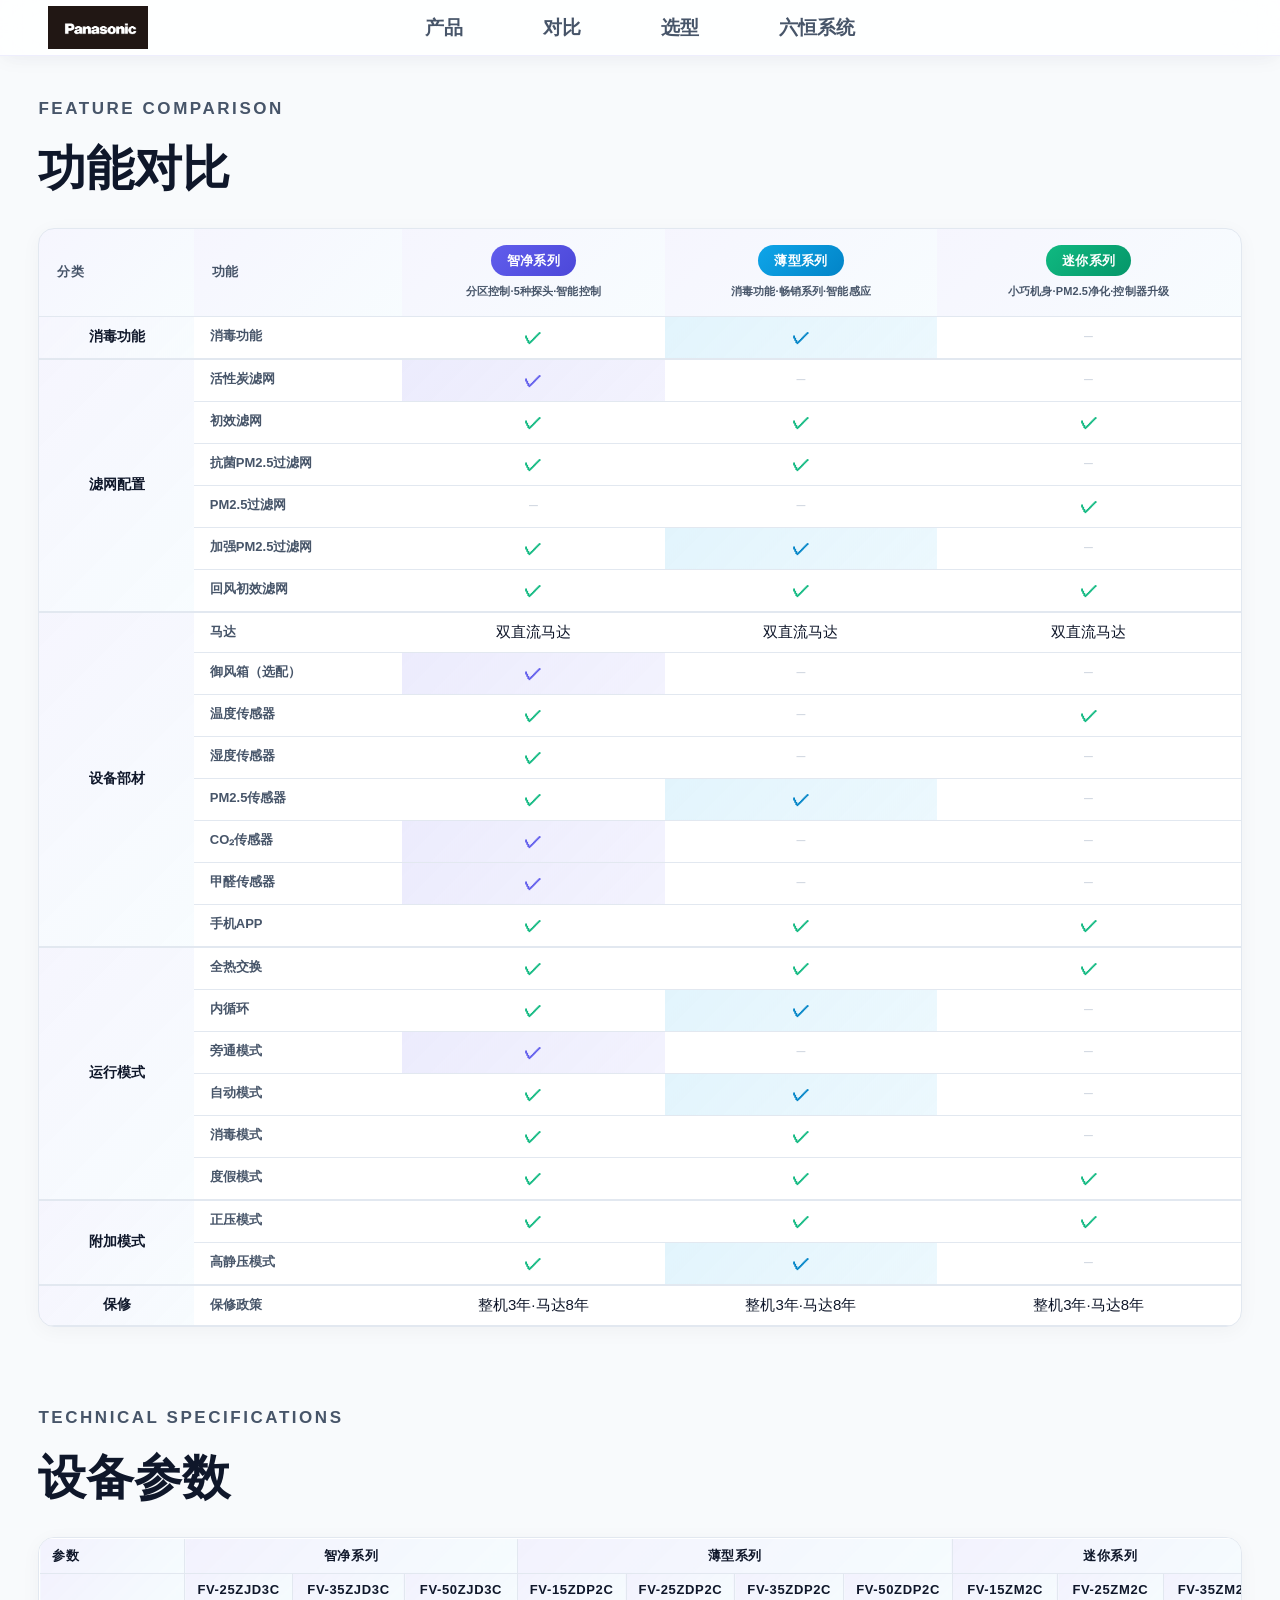
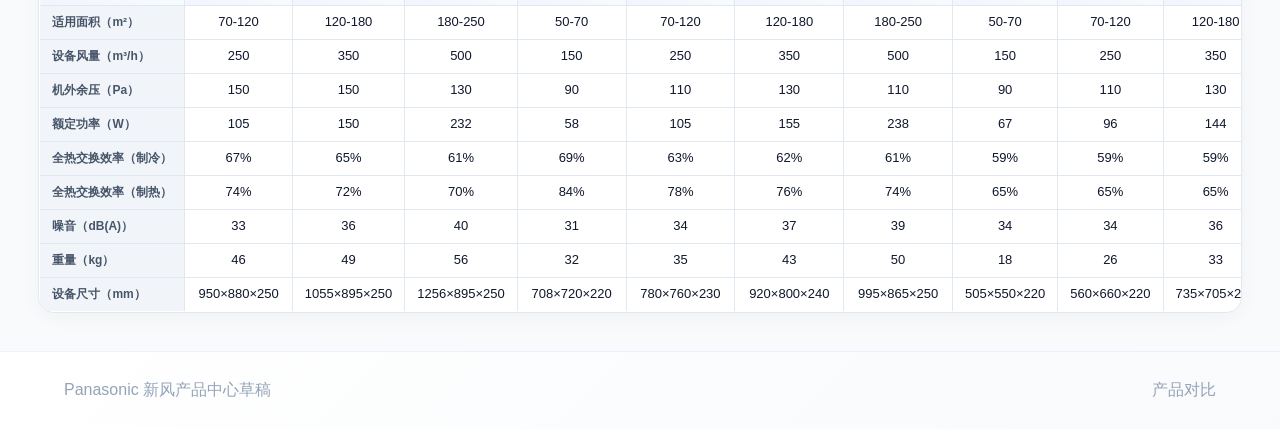
==== compare.html @ 6b7a9559 "第一版网页" ====
<!doctype html>
<html lang="zh-CN">
  <head>
    <meta charset="utf-8" />
    <meta name="viewport" content="width=device-width, initial-scale=1" />
    <title>产品对比 | 松下新风产品中心</title>
    <link rel="stylesheet" href="assets/styles.css" />
  </head>
  <body>
    <header class="topbar">
      <a class="brand" href="index.html" aria-label="返回首页">
        <img src="assets/images/Panasonic_logo.jpg" alt="Panasonic" class="brand-logo" />
      </a>
      <nav class="nav" aria-label="主导航">
        <a href="products.html">产品</a>
        <a href="compare.html">对比</a>
        <a href="selector.html">选型</a>
        <a href="six.html">六恒系统</a>
      </nav>
    </header>

    <main>
      <section class="section">
        <div class="section-heading">
          <p class="eyebrow">Feature Comparison</p>
          <h2>功能对比</h2>
        </div>
        <div class="table-wrap">
          <table class="feature-table" id="compareFeature"></table>
        </div>
      </section>

      <section class="section">
        <div class="section-heading">
          <p class="eyebrow">Technical Specifications</p>
          <h2>设备参数</h2>
        </div>
        <div class="table-wrap">
          <table class="params-table" id="compareParams"></table>
        </div>
      </section>

      </main>

    <footer class="footer"><span>Panasonic 新风产品中心草稿</span><span>产品对比</span></footer>
    <script src="assets/app.js"></script>
  </body>
</html>
---- assets/styles.css ----
:root {
  --primary: #605DEC;
  --primary-light: #817DFF;
  --primary-dark: #4C48D9;
  --accent: #0EA5E9;
  --accent-light: #38BDF8;
  --background: #F8FAFC;
  --surface: #FFFFFF;
  --surface-light: #F1F5F9;
  --surface-hover: #E2E8F0;
  --text-primary: #0F172A;
  --text-secondary: #475569;
  --text-muted: #94A3B8;
  --border: #E2E8F0;
  --success: #10B981;
  --warning: #F59E0B;
  --error: #EF4444;
  font-family: "Segoe UI", "Microsoft YaHei", "PingFang SC", Arial, sans-serif;
}

* {
  box-sizing: border-box;
}

html {
  scroll-behavior: smooth;
}

body {
  margin: 0;
  color: var(--text-primary);
  background: var(--background);
  min-height: 100vh;
}

a {
  color: inherit;
  text-decoration: none;
}

.topbar {
  position: sticky;
  top: 0;
  z-index: 20;
  display: flex;
  align-items: center;
  justify-content: center;
  min-height: 56px;
  padding: 0 clamp(24px, 5vw, 48px);
  background: rgba(255, 255, 255, 0.85);
  backdrop-filter: blur(24px);
  -webkit-backdrop-filter: blur(24px);
  border-radius: 0;
  border-bottom: 1px solid rgba(96, 93, 236, 0.1);
  box-shadow: 
    0 4px 20px rgba(0, 0, 0, 0.04),
    0 0 30px rgba(96, 93, 236, 0.03);
}

.brand {
  position: absolute;
  left: clamp(24px, 5vw, 48px);
  display: flex;
  align-items: center;
}

.brand-logo {
  height: 44px;
  width: auto;
  object-fit: contain;
}

.brand strong,
.brand small {
  display: block;
  line-height: 1.3;
}

.brand strong {
  font-size: 22px;
  font-weight: 800;
  color: var(--text-primary);
  letter-spacing: -0.02em;
}

.brand small {
  color: var(--text-secondary);
  font-size: 14px;
  font-weight: 500;
}

.nav {
  display: flex;
  align-items: center;
  gap: clamp(12px, 2.5vw, 32px);
  color: var(--text-secondary);
  font-size: 19px;
  font-weight: 700;
}

.nav a {
  position: relative;
  padding: 12px 24px;
  border-radius: 12px;
  transition: all 0.3s cubic-bezier(0.4, 0, 0.2, 1);
}

.nav a::before {
  content: '';
  position: absolute;
  inset: 0;
  border-radius: 12px;
  background: linear-gradient(135deg, rgba(96, 93, 236, 0.08) 0%, rgba(14, 165, 233, 0.06) 100%);
  opacity: 0;
  box-shadow: 
    0 8px 24px rgba(96, 93, 236, 0.15),
    0 0 16px rgba(14, 165, 233, 0.08);
  transition: opacity 0.3s ease;
}

.nav a:hover {
  color: var(--text-primary);
  transform: translateY(-4px);
}

.nav a:hover::before {
  opacity: 1;
}

.nav a::after {
  content: '';
  position: absolute;
  bottom: 4px;
  left: 50%;
  width: 0;
  height: 3px;
  background: linear-gradient(90deg, var(--primary), var(--accent));
  border-radius: 2px;
  transform: translateX(-50%);
  transition: width 0.3s cubic-bezier(0.4, 0, 0.2, 1);
}

.nav a:hover::after {
  width: 80%;
}

.section,
.section-band {
  position: relative;
  overflow: hidden;
  padding: clamp(20px, 3vw, 48px) clamp(12px, 3vw, 48px);
  max-width: 1800px;
  margin: 0 auto;
}

.hero {
  position: relative;
  display: flex;
  flex-direction: column;
  justify-content: center;
  min-height: calc(75vh);
  padding-top: clamp(16px, 2vw, 30px);
  padding-bottom: clamp(16px, 2vw, 24px);
  background: linear-gradient(135deg, #FFFFFF 0%, #F0F5FF 30%, #F8FAFC 70%, #FFFFFF 100%);
  overflow: hidden;
}

.hero::before {
  content: '';
  position: absolute;
  top: -100px;
  right: -100px;
  width: 400px;
  height: 400px;
  background: radial-gradient(circle, rgba(96, 93, 236, 0.08) 0%, transparent 70%);
  border-radius: 50%;
}

.hero::after {
  content: '';
  position: absolute;
  bottom: -80px;
  right: 10%;
  width: 300px;
  height: 300px;
  background: radial-gradient(circle, rgba(14, 165, 233, 0.06) 0%, transparent 70%);
  border-radius: 50%;
}

.hero-layout {
  position: relative;
  z-index: 1;
  display: grid;
  grid-template-columns: minmax(280px, 400px) 2fr;
  gap: clamp(16px, 2vw, 32px);
  align-items: center;
  width: 100%;
  max-width: 1600px;
  margin: 0 auto;
}

.hero-copy {
  max-width: 450px;
  justify-self: start;
}

.hero-copy .eyebrow {
  margin-bottom: 12px;
}

.hero-copy h1 {
  margin-bottom: 20px;
  color: var(--text-primary);
  font-size: clamp(42px, 5vw, 64px);
  font-weight: 800;
  letter-spacing: -0.02em;
  line-height: 1.05;
}

.hero-desc {
  color: var(--text-secondary);
  font-size: 19px;
  line-height: 1.85;
  margin-bottom: 0;
}

.hero-visual {
  position: relative;
  display: flex;
  align-items: center;
  justify-content: center;
  overflow: hidden;
  border-radius: 20px;
  min-height: 400px;
  max-height: 85vh;
  box-shadow: 
    0 25px 50px -12px rgba(96, 93, 236, 0.15),
    0 10px 40px rgba(0, 0, 0, 0.1),
    0 0 0 1px rgba(96, 93, 236, 0.08);
}

.hero-visual::before {
  content: '';
  position: absolute;
  top: -4px;
  left: -4px;
  right: -4px;
  bottom: -4px;
  background: linear-gradient(135deg, rgba(96, 93, 236, 0.12) 0%, rgba(14, 165, 233, 0.08) 100%);
  border-radius: 24px;
  z-index: -1;
  transform: rotate(1deg);
}

.hero-visual::after {
  content: '';
  position: absolute;
  bottom: 0;
  left: 10%;
  right: 10%;
  height: 30px;
  background: linear-gradient(to top, rgba(96, 93, 236, 0.15) 0%, rgba(14, 165, 233, 0.1) 50%, transparent 100%);
  border-radius: 0 0 20px 20px;
  z-index: 0;
}

.hero-video {
  position: relative;
  z-index: 1;
  width: 100%;
  height: auto;
  min-height: 400px;
  max-height: 85vh;
  object-fit: contain;
  border-radius: 16px;
}

.video-controls {
  position: absolute;
  bottom: 0;
  left: 0;
  right: 0;
  display: flex;
  align-items: center;
  gap: 4px;
  padding: 8px 12px;
  background: linear-gradient(transparent, rgba(0, 0, 0, 0.6));
  border-radius: 0 0 16px 16px;
  opacity: 0;
  transition: opacity 0.3s ease;
  z-index: 2;
}

.hero-visual:hover .video-controls {
  opacity: 1;
}

.ctrl-btn {
  display: flex;
  align-items: center;
  justify-content: center;
  width: 36px;
  height: 36px;
  padding: 0;
  background: transparent;
  border: none;
  border-radius: 4px;
  color: #fff;
  cursor: pointer;
  transition: background 0.15s ease;
  flex-shrink: 0;
}

.ctrl-btn:hover {
  background: rgba(255, 255, 255, 0.15);
}

.ctrl-btn svg {
  width: 20px;
  height: 20px;
}

.ctrl-btn:focus {
  outline: none;
  background: rgba(255, 255, 255, 0.2);
}

.ctrl-volume {
  display: flex;
  align-items: center;
  gap: 4px;
}

.vol-slider {
  width: 0;
  -webkit-appearance: none;
  appearance: none;
  background: transparent;
  border: none;
  outline: none;
  cursor: pointer;
  transition: width 0.2s ease, opacity 0.2s ease;
  opacity: 0;
}

.ctrl-volume:hover .vol-slider {
  width: 70px;
  opacity: 1;
}

.vol-slider::-webkit-slider-runnable-track {
  height: 3px;
  border-radius: 1.5px;
  background: rgba(255, 255, 255, 0.25);
  border: none;
}

.vol-slider::-webkit-slider-thumb {
  -webkit-appearance: none;
  appearance: none;
  width: 10px;
  height: 10px;
  background: #fff;
  border-radius: 50%;
  cursor: pointer;
  margin-top: -3.5px;
  box-shadow: 0 0 4px rgba(0, 0, 0, 0.3);
}

.vol-slider::-moz-range-track {
  height: 3px;
  background: rgba(255, 255, 255, 0.25);
  border: none;
  border-radius: 1.5px;
}

.vol-slider::-moz-range-thumb {
  width: 10px;
  height: 10px;
  background: #fff;
  border: none;
  border-radius: 50%;
  cursor: pointer;
  box-shadow: 0 0 4px rgba(0, 0, 0, 0.3);
}

.vol-slider:focus {
  outline: none;
}

.ctrl-spacer {
  flex: 1;
}

.hero-visual-img {
  position: relative;
  z-index: 1;
  width: 100%;
  height: auto;
  max-height: 70vh;
  object-fit: contain;
  border-radius: 16px;
  box-shadow: 
    0 25px 50px -12px rgba(0, 0, 0, 0.12),
    0 0 60px rgba(96, 93, 236, 0.08);
}

.kv-logo {
  position: absolute;
  left: clamp(24px, 4vw, 60px);
  top: clamp(12px, 2vw, 28px);
  z-index: 1;
  width: clamp(120px, 15vw, 200px);
  height: auto;
  filter: drop-shadow(0 12px 24px rgba(96, 93, 236, 0.25));
}

.page-hero {
  background: linear-gradient(135deg, var(--surface) 0%, var(--background) 100%);
  border-bottom: 1px solid rgba(255, 255, 255, 0.08);
}

.page-hero.kv-page-hero {
  background: 
    linear-gradient(135deg, rgba(15, 23, 42, 0.85) 0%, rgba(96, 93, 236, 0.1) 50%, rgba(0, 212, 255, 0.05) 100%),
    url("images/banner-web.jpg");
  background-size: cover;
  background-position: 45% center;
  background-repeat: no-repeat;
}

.eyebrow {
  color: var(--accent);
  font-size: 13px;
  font-weight: 700;
  text-transform: uppercase;
  letter-spacing: 0.15em;
}

h1,
h2,
h3,
p {
  margin-top: 0;
}

h1 {
  margin-bottom: 18px;
  font-size: clamp(42px, 6vw, 80px);
  line-height: 1.02;
  letter-spacing: -0.03em;
  font-weight: 800;
}

h2 {
  margin-bottom: 12px;
  font-size: clamp(30px, 4.2vw, 48px);
  line-height: 1.12;
  font-weight: 700;
}

h3 {
  font-size: 24px;
  line-height: 1.3;
  font-weight: 600;
}

.hero-text,
.section-heading p,
.six-copy p {
  color: var(--text-secondary);
  font-size: 17px;
  line-height: 1.8;
}

.hero-actions,
.page-actions {
  display: flex;
  flex-wrap: wrap;
  gap: 14px;
  margin-top: 32px;
}

.button {
  position: relative;
  display: inline-flex;
  align-items: center;
  justify-content: center;
  min-height: 48px;
  padding: 0 24px;
  font-weight: 700;
  font-size: 14px;
  cursor: pointer;
  border-radius: 12px;
  transition: all 0.3s cubic-bezier(0.4, 0, 0.2, 1);
  overflow: hidden;
}

.button::before {
  content: '';
  position: absolute;
  inset: 0;
  background: linear-gradient(135deg, rgba(255, 255, 255, 0.1) 0%, transparent 50%);
  opacity: 0;
  transition: opacity 0.3s ease;
}

.button:hover::before {
  opacity: 1;
}

.button.primary {
  color: #fff;
  background: linear-gradient(135deg, var(--primary) 0%, var(--primary-dark) 100%);
  border: none;
  box-shadow: 
    0 4px 16px rgba(96, 93, 236, 0.4),
    0 1px 2px rgba(0, 0, 0, 0.2);
}

.button.primary:hover {
  transform: translateY(-2px);
  box-shadow: 
    0 8px 24px rgba(96, 93, 236, 0.5),
    0 2px 4px rgba(0, 0, 0, 0.2);
}

.button.primary:active {
  transform: translateY(0);
}

.button.secondary {
  color: var(--text-secondary);
  background: rgba(255, 255, 255, 0.7);
  border: 1px solid rgba(96, 93, 236, 0.2);
  backdrop-filter: blur(10px);
}

.button.secondary:hover {
  background: rgba(255, 255, 255, 0.9);
  border-color: rgba(96, 93, 236, 0.35);
  transform: translateY(-2px);
}

.unit {
  position: absolute;
  left: 50%;
  top: 50%;
  display: grid;
  grid-template-columns: 72px 1fr 72px;
  align-items: center;
  width: min(520px, 88vw);
  height: 220px;
  padding: 28px;
  background: linear-gradient(135deg, rgba(30, 41, 59, 0.9) 0%, rgba(15, 23, 42, 0.95) 100%);
  backdrop-filter: blur(20px);
  border: 1px solid rgba(255, 255, 255, 0.1);
  border-radius: 20px;
  box-shadow: 
    0 25px 50px rgba(0, 0, 0, 0.4),
    0 4px 16px rgba(96, 93, 236, 0.15);
  transform: translate(-50%, -50%);
}

.unit-label {
  color: var(--accent);
  font-size: 32px;
  font-weight: 900;
  text-align: center;
}

.vent {
  height: 118px;
  background: repeating-linear-gradient(90deg, rgba(96, 93, 236, 0.4) 0 6px, transparent 6px 14px);
  border-radius: 8px;
}

.duct {
  position: absolute;
  width: 36%;
  height: 68px;
  background: linear-gradient(135deg, rgba(51, 65, 85, 0.8) 0%, rgba(30, 41, 59, 0.9) 100%);
  border: 1px solid rgba(255, 255, 255, 0.1);
  border-radius: 8px;
}

.duct-a {
  top: 104px;
  left: 0;
}

.duct-b {
  right: 0;
  bottom: 94px;
}

.air {
  position: absolute;
  height: 4px;
  background: linear-gradient(90deg, var(--accent), var(--primary-light));
  border-radius: 2px;
}

.air-one {
  left: 9%;
  top: 42%;
  width: 150px;
}

.air-two {
  right: 10%;
  top: 56%;
  width: 180px;
}

.air-three {
  left: 38%;
  bottom: 16%;
  width: 120px;
  background: linear-gradient(90deg, var(--success), var(--accent));
}

.section-heading {
  max-width: 840px;
  margin-bottom: 32px;
}

.section-heading.compact {
  margin-bottom: 0;
}

.category-tabs {
  display: flex;
  gap: 12px;
  margin-top: 20px;
}

.category-tab {
  padding: 12px 24px;
  color: var(--text-secondary);
  font-size: 14px;
  font-weight: 600;
  background: rgba(255, 255, 255, 0.05);
  border: 1px solid rgba(255, 255, 255, 0.1);
  border-radius: 10px;
  cursor: pointer;
  transition: all 0.3s ease;
}

.category-tab:hover {
  color: var(--text-primary);
  background: rgba(96, 93, 236, 0.15);
  border-color: rgba(96, 93, 236, 0.3);
}

.category-tab.active {
  color: #fff;
  background: linear-gradient(135deg, var(--primary) 0%, var(--primary-dark) 100%);
  border-color: var(--primary);
  box-shadow: 0 4px 16px rgba(96, 93, 236, 0.4);
}

.entry-grid,
.product-grid {
  display: grid;
  grid-template-columns: repeat(3, minmax(0, 1fr));
  gap: 20px;
}

.entry-card,
.product-card {
  position: relative;
  display: grid;
  overflow: hidden;
  background: #FFFFFF;
  backdrop-filter: blur(20px);
  border: 1px solid rgba(96, 93, 236, 0.08);
  border-radius: 16px;
  transition: all 0.4s cubic-bezier(0.4, 0, 0.2, 1);
}

.entry-card::before,
.product-card::before {
  content: '';
  position: absolute;
  top: 0;
  left: 0;
  right: 0;
  height: 1px;
  background: linear-gradient(90deg, transparent, rgba(96, 93, 236, 0.5), transparent);
  opacity: 0;
  transition: opacity 0.3s ease;
}

.entry-card:hover,
.product-card:hover {
  transform: translateY(-8px);
  border-color: rgba(96, 93, 236, 0.3);
  box-shadow: 
    0 20px 40px rgba(96, 93, 236, 0.08),
    0 4px 16px rgba(96, 93, 236, 0.06);
}

.entry-card:hover::before,
.product-card:hover::before {
  opacity: 1;
}

.entry-card {
  min-height: 240px;
  padding: 28px;
  background: linear-gradient(135deg, #FFFFFF 0%, #F8FAFC 100%);
}

.entry-card p {
  color: var(--text-secondary);
  line-height: 1.7;
}

.entry-card .button {
  margin-top: auto;
}

.product-card {
  grid-template-rows: 190px auto;
  min-height: 440px;
}

.product-art {
  position: relative;
  display: grid;
  place-items: center;
  background: linear-gradient(135deg, rgba(96, 93, 236, 0.1) 0%, rgba(0, 212, 255, 0.05) 100%);
}

.product-image {
  width: 90%;
  height: auto;
  object-fit: contain;
  max-height: 130px;
}

.product-body {
  display: flex;
  flex-direction: column;
  gap: 14px;
  padding: 22px;
}

.product-body h3 {
  margin-bottom: 0;
}

.tags {
  display: flex;
  flex-wrap: wrap;
  gap: 8px;
}

.tag {
  padding: 6px 12px;
  color: var(--accent);
  font-size: 12px;
  font-weight: 700;
  background: rgba(0, 212, 255, 0.1);
  border: 1px solid rgba(0, 212, 255, 0.2);
  border-radius: 999px;
}

.product-meta {
  display: grid;
  grid-template-columns: repeat(2, minmax(0, 1fr));
  gap: 12px;
  color: var(--text-secondary);
  font-size: 14px;
}

.product-meta strong {
  display: block;
  color: var(--text-primary);
  font-size: 20px;
  font-weight: 700;
}

.card-actions {
  display: flex;
  gap: 10px;
  margin-top: auto;
}

.card-actions .button {
  flex: 1;
  min-height: 42px;
}

.section-muted {
  background: linear-gradient(135deg, rgba(96, 93, 236, 0.03) 0%, rgba(14, 165, 233, 0.02) 100%);
}

.table-wrap {
  overflow-x: auto;
  background: var(--surface);
  border: 1px solid var(--border);
  border-radius: 16px;
  box-shadow: 0 4px 20px rgba(0, 0, 0, 0.04);
}

table {
  width: 100%;
  min-width: 580px;
  border-collapse: collapse;
}

th,
td {
  padding: 14px 18px;
  border-bottom: 1px solid var(--border);
  text-align: left;
  vertical-align: top;
}

th {
  color: var(--text-secondary);
  background: linear-gradient(135deg, rgba(96, 93, 236, 0.06) 0%, rgba(14, 165, 233, 0.03) 100%);
  font-size: 13px;
  font-weight: 700;
  letter-spacing: 0.05em;
}

td {
  color: var(--text-primary);
}

tr:hover td {
  background: rgba(96, 93, 236, 0.04);
}

.tools-layout {
  display: grid;
  grid-template-columns: minmax(260px, 0.9fr) minmax(320px, 1fr);
  gap: 24px;
  align-items: start;
}

.tool-panel,
.result-panel,
.six-copy {
  padding: 28px;
  background: linear-gradient(135deg, rgba(30, 41, 59, 0.8) 0%, rgba(15, 23, 42, 0.9) 100%);
  backdrop-filter: blur(20px);
  border: 1px solid rgba(255, 255, 255, 0.08);
  border-radius: 16px;
  box-shadow: 0 8px 32px rgba(0, 0, 0, 0.2);
}

.tool-panel {
  display: grid;
  gap: 18px;
}

label {
  display: grid;
  gap: 8px;
  color: var(--text-primary);
  font-weight: 600;
}

label span {
  display: flex;
  align-items: center;
  gap: 8px;
  color: var(--text-secondary);
  font-weight: 500;
}

input,
select {
  width: 100%;
  min-height: 44px;
  padding: 0 16px;
  color: var(--text-primary);
  background: rgba(255, 255, 255, 0.05);
  border: 1px solid rgba(255, 255, 255, 0.1);
  border-radius: 10px;
  font: inherit;
  transition: all 0.3s ease;
}

input:focus,
select:focus {
  outline: none;
  border-color: var(--primary);
  box-shadow: 0 0 0 3px rgba(96, 93, 236, 0.2);
}

input::placeholder,
select::placeholder {
  color: var(--text-muted);
}

.result-panel h3 {
  margin-bottom: 12px;
}

.result-number {
  margin: 20px 0;
  color: var(--accent);
  font-size: 48px;
  font-weight: 900;
  text-shadow: 0 0 30px rgba(0, 212, 255, 0.3);
}

.recommend-list {
  display: grid;
  gap: 12px;
  margin: 18px 0 0;
  padding: 0;
  list-style: none;
}

.recommend-list li {
  padding: 14px;
  background: rgba(255, 255, 255, 0.03);
  border: 1px solid rgba(255, 255, 255, 0.06);
  border-radius: 10px;
  transition: all 0.3s ease;
}

.recommend-list li:hover {
  background: rgba(96, 93, 236, 0.1);
  border-color: rgba(96, 93, 236, 0.3);
}

.six-grid {
  display: grid;
  grid-template-columns: minmax(320px, 0.9fr) minmax(320px, 1fr);
  gap: 28px;
  align-items: stretch;
}

.six-visual {
  position: relative;
  min-height: 430px;
  background: linear-gradient(135deg, rgba(96, 93, 236, 0.1) 0%, rgba(0, 212, 255, 0.05) 100%);
  backdrop-filter: blur(20px);
  border: 1px solid rgba(255, 255, 255, 0.08);
  border-radius: 16px;
}

.comfort-core {
  position: absolute;
  left: 50%;
  top: 50%;
  display: grid;
  place-items: center;
  width: 130px;
  height: 130px;
  color: #fff;
  font-size: 72px;
  font-weight: 900;
  background: linear-gradient(135deg, var(--primary) 0%, var(--accent) 100%);
  border-radius: 50%;
  transform: translate(-50%, -50%);
  box-shadow: 
    0 20px 40px rgba(96, 93, 236, 0.4),
    0 0 60px rgba(0, 212, 255, 0.3);
}

.six-visual span {
  position: absolute;
  left: var(--x);
  top: var(--y);
  display: grid;
  place-items: center;
  width: 76px;
  height: 76px;
  color: var(--text-primary);
  font-weight: 800;
  background: linear-gradient(135deg, rgba(51, 65, 85, 0.9) 0%, rgba(30, 41, 59, 0.95) 100%);
  border: 1px solid rgba(255, 255, 255, 0.1);
  border-radius: 50%;
  transform: translate(-50%, -50%);
  box-shadow: 0 8px 20px rgba(0, 0, 0, 0.3);
  transition: all 0.3s ease;
}

.six-visual span:hover {
  transform: translate(-50%, -50%) scale(1.1);
  border-color: var(--primary);
}

.six-copy {
  display: flex;
  flex-direction: column;
  justify-content: center;
}

.six-stats {
  display: grid;
  grid-template-columns: repeat(3, minmax(0, 1fr));
  gap: 14px;
  margin: 20px 0 26px;
}

.six-stats span {
  padding: 16px;
  color: var(--text-secondary);
  background: rgba(255, 255, 255, 0.03);
  border: 1px solid rgba(255, 255, 255, 0.06);
  border-radius: 12px;
  text-align: center;
}

.six-stats strong {
  display: block;
  color: var(--accent);
  font-size: 26px;
  font-weight: 800;
}

.modal {
  position: fixed;
  inset: 0;
  z-index: 50;
  display: none;
}

.modal[aria-hidden="false"] {
  display: block;
}

.modal-backdrop {
  position: absolute;
  inset: 0;
  background: rgba(0, 0, 0, 0.3);
  backdrop-filter: blur(4px);
  animation: fadeIn 0.3s ease;
}

@keyframes fadeIn {
  from { opacity: 0; }
  to { opacity: 1; }
}

.modal-card {
  position: relative;
  width: min(1100px, calc(100vw - 28px));
  max-height: calc(100vh - 28px);
  margin: 14px auto;
  overflow-y: auto;
  background: #FFFFFF;
  border: 1px solid var(--border);
  border-radius: 20px;
  box-shadow: 
    0 25px 50px -12px rgba(0, 0, 0, 0.25),
    0 4px 16px rgba(96, 93, 236, 0.08);
  animation: slideUp 0.3s cubic-bezier(0.4, 0, 0.2, 1);
}

@keyframes slideUp {
  from { 
    opacity: 0;
    transform: translateY(20px);
  }
  to { 
    opacity: 1;
    transform: translateY(0);
  }
}

.icon-button {
  position: absolute;
  top: 14px;
  right: 14px;
  z-index: 2;
  width: 40px;
  height: 40px;
  color: var(--text-secondary);
  font-size: 24px;
  background: #FFFFFF;
  border: 1px solid var(--border);
  border-radius: 10px;
  cursor: pointer;
  box-shadow: 0 2px 8px rgba(0, 0, 0, 0.08);
  transition: all 0.3s ease;
}

.icon-button:hover {
  background: var(--surface-light);
  transform: scale(1.1);
}

.modal-detail {
  display: grid;
  grid-template-columns: 1fr;
  gap: 0;
  padding: 56px 24px 24px;
}

.modal-detail-header {
  display: flex;
  gap: 24px;
  align-items: center;
}

.modal-detail-info {
  flex: 1;
  min-width: 0;
  max-width: 60%;
}

.modal-detail-img {
  flex-shrink: 0;
  width: 240px;
  display: grid;
  place-items: center;
  background: linear-gradient(135deg, rgba(96, 93, 236, 0.1) 0%, rgba(0, 212, 255, 0.05) 100%);
  border-radius: 16px;
  padding: 16px;
}

.modal-detail-img img {
  width: 90%;
  max-height: 180px;
  object-fit: contain;
}

.params-section {
  margin-top: 20px;
}

.params-title {
  margin-bottom: 12px;
  font-size: 16px;
  font-weight: 700;
  color: var(--text-primary);
}

.params-scroll {
  overflow-x: auto;
  -webkit-overflow-scrolling: touch;
}

.params-table {
  width: 100%;
  min-width: auto;
  border-collapse: collapse;
  font-size: 13px;
  border-radius: 10px;
  overflow: hidden;
  border: 1px solid var(--border);
}

.params-table th,
.params-table td {
  padding: 8px 12px;
  border: 1px solid var(--border);
  white-space: nowrap;
  background: var(--surface);
  color: var(--text-primary);
}

.params-table th:first-child,
.params-table .param-label {
  text-align: left;
}

.params-table th:not(:first-child),
.params-table td:not(.param-label) {
  text-align: center;
}

.params-table th {
  background: linear-gradient(135deg, rgba(96, 93, 236, 0.08) 0%, rgba(14, 165, 233, 0.04) 100%);
  font-weight: 700;
  font-size: 13px;
  color: var(--text-primary);
}

.params-table .param-label {
  text-align: left;
  font-weight: 600;
  background: var(--surface-light);
  white-space: nowrap;
  color: var(--text-secondary);
  font-size: 12px;
}

.params-table td .param-unit {
  color: var(--text-muted);
  font-size: 11px;
  font-weight: 400;
}

.params-table tbody tr:hover td {
  background: rgba(96, 93, 236, 0.03);
}

.feature-table {
  min-width: auto;
}

.feature-table th {
  padding: 16px 18px;
  text-align: center;
  vertical-align: middle;
  line-height: 1.5;
}

.series-highlight {
  margin-top: 8px;
  font-size: 11px;
  font-weight: 600;
  color: var(--text-secondary);
  line-height: 1.4;
  letter-spacing: 0.01em;
}

.feature-table th:first-child,
.feature-table th:nth-child(2) {
  text-align: left;
  min-width: 100px;
}

.series-badge {
  display: inline-block;
  padding: 6px 16px;
  border-radius: 999px;
  font-size: 13px;
  font-weight: 800;
  letter-spacing: 0.03em;
}

.series-badge[data-series="zjd3c"] {
  color: #fff;
  background: linear-gradient(135deg, var(--primary) 0%, var(--primary-dark) 100%);
}

.series-badge[data-series="zdp2c"] {
  color: #fff;
  background: linear-gradient(135deg, #0EA5E9 0%, #0284C7 100%);
}

.series-badge[data-series="zm2c"] {
  color: #fff;
  background: linear-gradient(135deg, #10B981 0%, #059669 100%);
}

.feature-table .feature-category {
  font-weight: 800;
  font-size: 14px;
  color: var(--text-primary);
  background: linear-gradient(135deg, rgba(96, 93, 236, 0.06) 0%, rgba(14, 165, 233, 0.03) 100%);
  text-align: center;
  vertical-align: middle;
  white-space: nowrap;
  padding: 10px 16px;
  min-width: 80px;
}

.feature-table .feature-label {
  padding: 10px 16px;
  font-weight: 600;
  color: var(--text-secondary);
  font-size: 13px;
  white-space: nowrap;
}

.feature-table .feature-cell {
  padding: 10px 16px;
  text-align: center;
  font-size: 15px;
}

.feature-table .check-yes {
  color: var(--success);
  font-weight: 800;
  font-size: 18px;
  position: relative;
}

.feature-table .check-yes::before {
  content: '';
  position: absolute;
  width: 28px;
  height: 28px;
  background: rgba(16, 185, 129, 0.1);
  border-radius: 50%;
  top: 50%;
  left: 50%;
  transform: translate(-50%, -50%);
  z-index: -1;
}

.feature-table .check-no {
  color: var(--text-muted);
  font-weight: 400;
  font-size: 16px;
  opacity: 0.4;
}

.feature-zjd3c {
  background: linear-gradient(135deg, rgba(96, 93, 236, 0.12) 0%, rgba(96, 93, 236, 0.08) 100%) !important;
}

.feature-zjd3c .check-yes {
  color: var(--primary) !important;
}

.feature-zjd3c .check-yes::before {
  background: rgba(96, 93, 236, 0.25) !important;
}

.feature-zdp2c {
  background: linear-gradient(135deg, rgba(14, 165, 233, 0.12) 0%, rgba(14, 165, 233, 0.08) 100%) !important;
}

.feature-zdp2c .check-yes {
  color: #0284C7 !important;
}

.feature-zdp2c .check-yes::before {
  background: rgba(14, 165, 233, 0.25) !important;
}

.feature-table tbody.feature-group:not(:last-child) {
  border-bottom: 2px solid var(--border);
}

.download-list {
  display: grid;
  gap: 12px;
  margin: 22px 0 0;
  padding: 0;
  list-style: none;
}

.download-list a {
  display: flex;
  justify-content: space-between;
  padding: 14px;
  color: var(--primary);
  background: rgba(96, 93, 236, 0.06);
  border: 1px solid rgba(96, 93, 236, 0.15);
  border-radius: 10px;
  font-weight: 600;
  transition: all 0.3s ease;
}

.download-list a:hover {
  background: rgba(96, 93, 236, 0.12);
  border-color: rgba(96, 93, 236, 0.3);
}

.footer {
  display: flex;
  flex-wrap: wrap;
  justify-content: space-between;
  gap: 14px;
  padding: 28px clamp(18px, 5vw, 72px);
  color: var(--text-muted);
  background: linear-gradient(135deg, #FFFFFF 0%, #F8FAFC 100%);
  border-top: 1px solid rgba(96, 93, 236, 0.08);
}

/* ── 新风选型工具 ── */
.selx-heading {
  margin-bottom: 16px;
}

.selx-heading h2 {
  margin: 0;
  font-size: 18px;
  font-weight: 700;
  color: var(--text-primary);
}

.selx-heading p {
  margin: 8px 0 0;
  font-size: 14px;
  color: var(--text-secondary);
}

.selx-layout {
  display: grid;
  grid-template-columns: 1fr minmax(300px, 400px);
  gap: 20px;
  align-items: start;
}

.selx-layout-vertical {
  grid-template-columns: 1fr;
}

.selx-layout-vertical .selx-result {
  position: static;
  min-height: auto;
  overflow: visible;
}

.selx-layout-vertical .selx-result-b {
  flex-direction: column;
  gap: 16px;
}

.selx-layout-vertical .selx-device {
  margin-bottom: 0;
}

.selx-layout-vertical .selx-airflow {
  margin-bottom: 0;
}

.selx-layout-vertical .selx-reason {
  margin-bottom: 0;
}

.selx-layout-vertical .selx-reason table {
  font-size: 12px;
}

.selx-layout-vertical .selx-reason th,
.selx-layout-vertical .selx-reason td {
  padding: 6px 10px;
}

.selx-layout-vertical .selx-reason th {
  font-size: 11px;
}

.selx-full-width {
  grid-column: 1 / -1;
  margin-bottom: 10px;
}

.selx-form {
  display: flex;
  flex-direction: column;
  gap: 10px;
}

.selx-card-compact {
  background: var(--surface);
  border: 1px solid var(--border);
  border-radius: 12px;
  padding: 12px 16px;
  box-shadow: 0 2px 10px rgba(0,0,0,0.04);
}

.selx-title {
  margin: 0 0 8px;
  font-size: 13px;
  font-weight: 700;
  color: var(--text-primary);
}

/* 选型模式 + 设备功能 合并行 */
.selx-row {
  display: flex;
  align-items: center;
  gap: 16px;
  flex-wrap: wrap;
}

.selx-mode {
  display: flex;
  gap: 6px;
  flex-shrink: 0;
}

.mode-btn {
  padding: 6px 14px;
  border: 1px solid var(--border);
  border-radius: 8px;
  background: var(--surface);
  font-size: 13px;
  font-weight: 600;
  color: var(--text-secondary);
  cursor: pointer;
  transition: all 0.25s ease;
  white-space: nowrap;
}

.mode-btn:hover {
  border-color: var(--primary-light);
  color: var(--text-primary);
}

.mode-btn.active {
  border-color: var(--primary);
  background: linear-gradient(135deg, rgba(96,93,236,0.08) 0%, rgba(14,165,233,0.04) 100%);
  color: var(--primary);
}

.selx-features-label {
  font-size: 11px;
  font-weight: 600;
  color: var(--text-muted);
  margin-bottom: 8px;
}

/* 设备功能选择 */
.selx-features {
  display: flex;
  gap: 6px;
  flex-wrap: wrap;
}

.feat-btn {
  display: flex;
  align-items: center;
  gap: 5px;
  padding: 6px 12px;
  border: 1px solid var(--border);
  border-radius: 8px;
  cursor: pointer;
  transition: all 0.25s ease;
  margin: 0;
}

.feat-btn:hover {
  border-color: var(--primary-light);
  background: rgba(96,93,236,0.04);
}

.feat-btn:has(input:checked) {
  border-color: var(--primary);
  background: rgba(96,93,236,0.08);
}

.feat-btn input {
  width: 15px;
  height: 15px;
  accent-color: var(--primary);
  min-height: auto;
  margin: 0;
  cursor: pointer;
}

.feat-label {
  font-size: 13px;
  font-weight: 600;
  color: var(--text-primary);
  white-space: nowrap;
}

/* 两列布局 */
.selx-two-col {
  display: flex;
  gap: 24px;
  align-items: stretch;
}

.selx-col-block {
  flex: 1;
  display: flex;
  flex-direction: column;
  gap: 8px;
}

.selx-block-title {
  font-size: 12px;
  font-weight: 600;
  color: var(--text-muted);
  margin-bottom: 4px;
}

.selx-block-content {
  display: flex;
  flex-direction: column;
  gap: 10px;
}

.selx-col-block .selx-field {
  width: 100%;
  min-width: 0;
  max-width: none;
}

.selx-ach-row {
  margin-top: 10px;
  padding-top: 10px;
  border-top: 1px solid var(--border);
}

.selx-field.ach-full {
  width: 100%;
}

.selx-field {
  display: flex;
  flex-direction: column;
  gap: 4px;
  min-width: 110px;
}

.selx-field > label {
  font-size: 11px;
  font-weight: 600;
  color: var(--text-muted);
  display: block;
  white-space: nowrap;
}

.inp-unit {
  display: flex;
  align-items: center;
  gap: 0;
  border: 1px solid var(--border);
  border-radius: 8px;
  overflow: hidden;
  background: var(--surface);
}

.inp-unit input {
  flex: 1;
  min-height: 34px;
  border: none;
  border-radius: 0;
  padding: 0 10px;
  font-weight: 600;
  font-size: 13px;
  background: transparent;
}

.inp-unit input:focus {
  box-shadow: none;
  outline: none;
}

.inp-u {
  padding: 0 10px;
  font-size: 11px;
  color: var(--text-muted);
  background: var(--surface-light);
  line-height: 34px;
  border-left: 1px solid var(--border);
  white-space: nowrap;
}

/* 换气次数选择 */
.selx-achs {
  display: flex;
  flex-direction: column;
  gap: 8px;
}

.ach-card {
  display: flex;
  align-items: center;
  justify-content: center;
  gap: 6px;
  padding: 10px 14px;
  border: 1px solid var(--border);
  border-radius: 10px;
  cursor: pointer;
  transition: all 0.25s ease;
  width: 100%;
}

.ach-v {
  font-size: 16px;
  font-weight: 700;
  color: var(--text-primary);
}

.ach-d {
  font-size: 11px;
  color: var(--text-muted);
}

.ach-card.ach-custom {
  padding: 10px 14px;
  width: 100%;
}

.ach-custom-input {
  width: 100%;
  min-height: 34px;
  padding: 0 10px;
  font-size: 14px;
  font-weight: 600;
  color: var(--text-primary);
  background: transparent;
  border: 1px solid var(--border);
  border-radius: 8px;
  text-align: center;
  transition: all 0.25s ease;
}

.ach-custom-input::placeholder {
  color: var(--text-muted);
}

.ach-card:hover .ach-custom-input,
.ach-card:has(input[type="radio"]:checked) .ach-custom-input {
  border-color: var(--primary);
  background: rgba(96,93,236,0.06);
}

.ach-custom-input:focus {
  border-color: var(--primary);
  background: rgba(96,93,236,0.08);
  outline: none;
  box-shadow: 0 0 0 3px rgba(96,93,236,0.15);
}

.ach-card:hover {
  border-color: var(--primary-light);
  background: rgba(96,93,236,0.04);
}

.ach-card:has(input:checked) {
  border-color: var(--primary);
  background: rgba(96,93,236,0.08);
}

.ach-card input[type="radio"] {
  width: 14px;
  height: 14px;
  accent-color: var(--primary);
  min-height: auto;
  margin: 0;
  cursor: pointer;
}

.ach-v {
  font-size: 13px;
  font-weight: 700;
  color: var(--text-primary);
}

.ach-d {
  font-size: 10px;
  color: var(--text-muted);
  white-space: nowrap;
}

/* 房间列表 */
.selx-rooms {
  display: flex;
  flex-direction: column;
  gap: 8px;
  margin-top: 10px;
}

.room-row {
  padding: 10px 12px;
  background: var(--surface-light);
  border-radius: 10px;
  border: 1px solid var(--border);
}

.room-row-h {
  display: flex;
  align-items: center;
  justify-content: space-between;
  margin-bottom: 6px;
}

.room-row .room-name {
  font-size: 12px;
  font-weight: 700;
  color: var(--text-primary);
}

.room-del {
  width: 22px;
  height: 22px;
  display: flex;
  align-items: center;
  justify-content: center;
  border: 1px solid var(--border);
  border-radius: 6px;
  background: var(--surface);
  color: var(--text-muted);
  font-size: 12px;
  cursor: pointer;
  transition: all 0.2s ease;
}

.room-del:hover {
  border-color: var(--error);
  color: var(--error);
  background: rgba(239,68,68,0.06);
}

.room-row-f {
  display: flex;
  align-items: center;
  gap: 6px;
  flex-wrap: nowrap;
}

.room-row-f select,
.room-row-f input[type="text"] {
  min-height: 32px;
  font-size: 12px;
  width: 80px;
  flex-shrink: 0;
  padding: 0 8px;
}

.room-row-f .inp-unit {
  flex: 0 0 auto;
  min-width: 0;
}

.room-row-f .inp-unit input {
  min-height: 32px;
  font-size: 12px;
  padding: 0 6px;
  width: 64px;
}

.room-row-f .inp-unit .inp-u {
  font-size: 10px;
  padding: 0 4px;
  line-height: 32px;
  white-space: nowrap;
}

.room-add {
  margin-top: 8px;
  width: 100%;
}

/* 结果面板 */
.selx-result {
  background: var(--surface);
  border: 1px solid var(--border);
  border-radius: 12px;
  box-shadow: 0 2px 10px rgba(0,0,0,0.04);
  overflow: hidden;
  position: sticky;
  top: 76px;
  min-height: 320px;
}

.selx-result-h {
  padding: 12px 16px 10px;
  border-bottom: 1px solid var(--border);
}

.selx-result-h h3 {
  margin: 0;
  font-size: 14px;
  font-weight: 700;
}

.selx-result-b {
  padding: 20px 16px;
  display: flex;
  flex-direction: column;
  gap: 16px;
}

.selx-airflow {
  text-align: center;
  padding: 10px 12px;
  background: rgba(0,0,0,0.02);
  border-radius: 8px;
  margin-bottom: 10px;
}

.selx-rl {
  display: block;
  font-size: 11px;
  color: var(--text-muted);
  margin-bottom: 2px;
}

.selx-rv {
  display: block;
  font-size: 18px;
  font-weight: 600;
  color: var(--text-primary);
  line-height: 1.1;
}

.selx-reason {
  font-size: 12px;
  color: var(--text-secondary);
  margin-bottom: 10px;
  line-height: 1.5;
}

.selx-reason table {
  width: 100%;
  border-collapse: collapse;
  font-size: 11px;
  margin-top: 4px;
}

.selx-reason th,
.selx-reason td {
  padding: 3px 6px;
  border: 1px solid var(--border);
  text-align: center;
}

.selx-reason th {
  background: var(--surface-light);
  font-weight: 700;
  color: var(--text-secondary);
  font-size: 10px;
}

.selx-device {
  display: flex;
  flex-direction: column;
  gap: 14px;
  margin-bottom: 16px;
}

.selx-device-item {
  display: flex;
  align-items: center;
  gap: 16px;
  padding: 20px 20px;
  background: linear-gradient(135deg, rgba(96,93,236,0.08) 0%, rgba(14,165,233,0.04) 100%);
  border: 2px solid var(--primary-light);
  border-radius: 14px;
  transition: all 0.25s ease;
}

.selx-device-item:hover {
  border-color: var(--primary);
  background: rgba(96,93,236,0.12);
}

.selx-device-item .dev-badge {
  display: inline-block;
  padding: 3px 8px;
  border-radius: 999px;
  font-size: 10px;
  font-weight: 700;
  color: #fff;
  background: linear-gradient(135deg, var(--primary) 0%, var(--primary-dark) 100%);
  white-space: nowrap;
}

.selx-device-item .dev-info {
  flex: 1;
  min-width: 0;
}

.selx-device-item .dev-name {
  font-size: 16px;
  font-weight: 700;
  color: var(--text-primary);
}

.selx-device-item .dev-model {
  font-size: 13px;
  color: var(--text-muted);
  margin-top: 1px;
}

.selx-device-item .dev-airflow {
  font-size: 12px;
  font-weight: 700;
  color: var(--primary);
  white-space: nowrap;
  text-align: right;
}

.dev-detail-btn {
  min-height: 36px;
  padding: 0 18px;
  font-size: 12px;
  border-radius: 10px;
  white-space: nowrap;
}

.selx-empty {
  text-align: center;
  padding: 24px 12px;
  color: var(--text-muted);
  font-size: 13px;
  line-height: 1.5;
}

@media (max-width: 980px) {
  .selx-layout {
    grid-template-columns: 1fr;
  }

  .selx-result {
    position: static;
  }

  .selx-row {
    flex-direction: column;
    align-items: stretch;
  }

  .selx-mode {
    justify-content: center;
  }

  .selx-features {
    justify-content: center;
  }

  .selx-inputs {
    flex-direction: column;
  }
}

@media (max-width: 680px) {
  .room-row-f {
    flex-wrap: wrap;
  }

  .room-row-f select {
    width: 100%;
  }

  .room-row-f .inp-unit {
    flex: 1 1 45%;
  }

  .selx-device-item {
    flex-wrap: wrap;
  }
}

@media (max-width: 1200px) {
  .product-grid {
    grid-template-columns: repeat(2, minmax(0, 1fr));
  }
  
  .product-category {
    padding: 16px;
  }
}

@media (max-width: 980px) {
  .tools-layout,
  .six-grid,
  .modal-detail {
    grid-template-columns: 1fr;
  }

  .hero-layout {
    grid-template-columns: 1fr;
  }

  .hero-copy {
    justify-self: center;
    text-align: center;
  }

  .hero-copy .hero-actions {
    justify-content: center;
  }

  .hero-visual {
    justify-content: center;
  }

  .hero-visual-img {
    max-height: 50vh;
    max-width: 90vw;
  }

  .hero {
    min-height: auto;
  }

  .entry-grid,
  .product-grid {
    grid-template-columns: repeat(2, minmax(0, 1fr));
  }

  .product-grid-grouped {
    gap: 24px;
  }
}

/* ── 6恒系统空调选型样式 ── */
.ac-room-table {
  width: 100%;
  border-collapse: collapse;
  font-size: 13px;
}

.ac-room-table th,
.ac-room-table td {
  padding: 8px 12px;
  border: 1px solid var(--border);
  text-align: center;
  vertical-align: middle;
}

.ac-room-table th {
  background: linear-gradient(135deg, rgba(96, 93, 236, 0.06) 0%, rgba(14, 165, 233, 0.03) 100%);
  font-weight: 700;
  font-size: 11px;
  color: var(--text-secondary);
  letter-spacing: 0.05em;
  white-space: normal;
  line-height: 1.3;
}

.ac-room-table td {
  background: var(--surface);
}

.ac-room-table tr:hover td {
  background: rgba(96, 93, 236, 0.04);
}

.ac-room-table input {
  width: 100%;
  min-height: 32px;
  padding: 0 8px;
  font-size: 12px;
  text-align: center;
  border: 1px solid var(--border);
  border-radius: 6px;
  background: var(--surface-light);
}

.ac-room-table input:focus {
  border-color: var(--primary);
  background: var(--surface);
  outline: none;
  box-shadow: 0 0 0 2px rgba(96, 93, 236, 0.15);
}

.ac-room-table .ac-del-btn {
  width: 24px;
  height: 24px;
  display: flex;
  align-items: center;
  justify-content: center;
  border: 1px solid var(--border);
  border-radius: 6px;
  background: var(--surface);
  color: var(--text-muted);
  font-size: 14px;
  cursor: pointer;
  transition: all 0.2s ease;
}

.ac-room-table .ac-del-btn:hover {
  border-color: var(--error);
  color: var(--error);
  background: rgba(239, 68, 68, 0.06);
}

.ac-room-table .ac-r-actual.insufficient {
  color: #ef4444;
  font-weight: 700;
  background: rgba(239, 68, 68, 0.1);
}

.fresh-room-table {
  width: 100%;
  border-collapse: collapse;
  font-size: 13px;
}

.fresh-room-table th,
.fresh-room-table td {
  padding: 8px 10px;
  border: 1px solid var(--border);
  text-align: center;
  vertical-align: middle;
}

.fresh-room-table th {
  background: linear-gradient(135deg, rgba(96, 93, 236, 0.06) 0%, rgba(14, 165, 233, 0.03) 100%);
  font-weight: 700;
  font-size: 11px;
  color: var(--text-secondary);
  letter-spacing: 0.05em;
  white-space: normal;
  line-height: 1.3;
}

.fresh-room-table td {
  background: var(--surface);
}

.fresh-room-table tr:hover td {
  background: rgba(96, 93, 236, 0.04);
}

.fresh-room-table input {
  width: 100%;
  min-height: 32px;
  padding: 0 8px;
  font-size: 12px;
  text-align: center;
  border: 1px solid var(--border);
  border-radius: 6px;
  background: var(--surface-light);
}

.fresh-room-table input:focus {
  border-color: var(--primary);
  background: var(--surface);
  outline: none;
  box-shadow: 0 0 0 2px rgba(96, 93, 236, 0.15);
}

.fresh-room-table select {
  width: 100%;
  min-height: 32px;
  padding: 0 8px;
  font-size: 12px;
  text-align: center;
  border: 1px solid var(--border);
  border-radius: 6px;
  background: var(--surface-light);
  cursor: pointer;
}

.fresh-room-table select:focus {
  border-color: var(--primary);
  background: var(--surface);
  outline: none;
  box-shadow: 0 0 0 2px rgba(96, 93, 236, 0.15);
}

.fresh-room-table .calc-cell {
  background: rgba(96, 93, 236, 0.03);
  color: var(--text-primary);
  font-variant-numeric: tabular-nums;
}

.fresh-room-table .room-del {
  width: 24px;
  height: 24px;
  display: inline-flex;
  align-items: center;
  justify-content: center;
  border: 1px solid var(--border);
  border-radius: 6px;
  background: var(--surface);
  color: var(--text-muted);
  font-size: 14px;
  cursor: pointer;
  transition: all 0.2s ease;
}

.fresh-room-table .room-del:hover {
  border-color: var(--error);
  color: var(--error);
  background: rgba(239, 68, 68, 0.06);
}

.fresh-room-table input[type="number"]::-webkit-inner-spin-button,
.fresh-room-table input[type="number"]::-webkit-outer-spin-button {
  -webkit-appearance: none;
  margin: 0;
}

.fresh-room-table input[type="number"] {
  -moz-appearance: textfield;
}

.ac-outdoor-table {
  width: 100%;
  border-collapse: collapse;
  font-size: 13px;
}

.ac-outdoor-table td {
  padding: 10px 14px;
  border-bottom: 1px solid var(--border);
}

.ac-outdoor-table tr:last-child td {
  border-bottom: none;
}

.ac-outdoor-table .label {
  width: 100px;
  font-weight: 600;
  color: var(--text-secondary);
}

.ac-outdoor-table .value {
  font-weight: 700;
  color: var(--text-primary);
}

@media (max-width: 680px) {
  .topbar {
    min-height: 120px;
    padding: 16px clamp(14px, 4vw, 28px);
    flex-direction: column;
    align-items: center;
    gap: 16px;
  }

  .brand {
    position: static;
    margin-bottom: 6px;
  }

  .brand-mark {
    width: 44px;
    height: 44px;
    font-size: 18px;
  }

  .brand strong {
    font-size: 18px;
  }

  .brand small {
    font-size: 12px;
  }

  .nav {
    width: 100%;
    justify-content: center;
    padding-bottom: 6px;
    gap: clamp(10px, 3vw, 18px);
    font-size: 14px;
  }

  .nav a {
    padding: 12px 18px;
    font-size: 14px;
    border-radius: 12px;
  }

  .entry-grid,
  .product-grid,
  .six-stats {
    grid-template-columns: 1fr;
  }

  .hero-visual {
    min-height: 310px;
  }

  .hero-layout {
    grid-template-columns: 1fr;
    gap: 32px;
  }

  .hero-copy {
    justify-self: center;
    text-align: center;
  }

  .hero-copy .hero-actions {
    justify-content: center;
  }

  .hero-visual {
    justify-content: center;
  }

  .hero-visual-img {
    max-height: 40vh;
    max-width: 90vw;
  }

  .kv-page-hero {
    min-height: 420px;
  }

  .unit {
    grid-template-columns: 48px 1fr 48px;
    height: 166px;
    padding: 18px;
  }

  .unit-label {
    font-size: 24px;
  }

  .modal-card {
    width: calc(100vw - 16px);
    max-height: calc(100vh - 16px);
    margin: 8px auto;
    border-radius: 14px;
  }

  .modal-detail {
    padding: 48px 16px 16px;
  }

  .feature-table .feature-category {
    writing-mode: vertical-lr;
    letter-spacing: 6px;
    padding: 18px 8px;
    min-width: 30px;
  }
}.ac-systems {
  display: flex;
  flex-wrap: wrap;
  gap: 16px;
}

.ac-system-item {
  flex: 1;
  min-width: 200px;
  background: var(--surface-light);
  border-radius: 8px;
  padding: 12px;
}

.system-title {
  font-weight: 700;
  font-size: 14px;
  color: var(--primary);
  margin-bottom: 8px;
  padding-bottom: 8px;
  border-bottom: 1px solid var(--border);
}

.ac-system-item .ac-outdoor-table {
  background: transparent;
}

.ac-system-item .ac-outdoor-table td {
  padding: 6px 10px;
  border-bottom: none;
}

.ac-system-item .ac-outdoor-table tr:last-child td {
  border-bottom: none;
}
.ac-room-table input[type="number"]::-webkit-inner-spin-button,
.ac-room-table input[type="number"]::-webkit-outer-spin-button {
  -webkit-appearance: none;
  margin: 0;
}

.ac-room-table input[type="number"] {
  -moz-appearance: textfield;
}

.selx-hub {
  max-width: 900px;
  margin: 0 auto;
  padding: clamp(40px, 6vw, 80px) clamp(16px, 3vw, 48px);
}

.selx-hub-heading {
  text-align: center;
  margin-bottom: 40px;
}

.selx-hub-heading h2 {
  font-size: clamp(28px, 4vw, 42px);
  font-weight: 800;
  color: var(--text-primary);
  margin-bottom: 8px;
}

.selx-hub-heading p {
  color: var(--text-secondary);
  font-size: 17px;
}

.selx-hub-grid {
  display: grid;
  grid-template-columns: repeat(2, 1fr);
  gap: 20px;
}

.selx-hub-card {
  position: relative;
  display: flex;
  align-items: center;
  gap: 20px;
  padding: 28px 24px;
  background: #FFFFFF;
  border: 1px solid rgba(96, 93, 236, 0.1);
  border-radius: 16px;
  cursor: pointer;
  text-align: left;
  font: inherit;
  color: inherit;
  transition: all 0.3s cubic-bezier(0.4, 0, 0.2, 1);
  overflow: hidden;
}

.selx-hub-card::before {
  content: '';
  position: absolute;
  top: 0;
  left: 0;
  right: 0;
  height: 3px;
  background: linear-gradient(90deg, var(--primary), var(--accent));
  opacity: 0;
  transition: opacity 0.3s ease;
}

.selx-hub-card:hover {
  transform: translateY(-4px);
  border-color: rgba(96, 93, 236, 0.3);
  box-shadow:
    0 12px 32px rgba(96, 93, 236, 0.1),
    0 4px 12px rgba(0, 0, 0, 0.04);
}

.selx-hub-card:hover::before {
  opacity: 1;
}

.selx-hub-icon {
  flex-shrink: 0;
  display: flex;
  align-items: center;
  justify-content: center;
  width: 56px;
  height: 56px;
  background: linear-gradient(135deg, rgba(96, 93, 236, 0.1) 0%, rgba(14, 165, 233, 0.06) 100%);
  border-radius: 14px;
  color: var(--primary);
}

.selx-hub-icon svg {
  width: 28px;
  height: 28px;
}

.selx-hub-info {
  flex: 1;
  min-width: 0;
}

.selx-hub-info h3 {
  font-size: 18px;
  font-weight: 700;
  color: var(--text-primary);
  margin-bottom: 4px;
}

.selx-hub-info p {
  font-size: 14px;
  color: var(--text-secondary);
  line-height: 1.5;
}

.selx-hub-arrow {
  flex-shrink: 0;
  font-size: 20px;
  color: var(--text-muted);
  transition: all 0.3s ease;
}

.selx-hub-card:hover .selx-hub-arrow {
  color: var(--primary);
  transform: translateX(4px);
}

.selx-hub-badge {
  flex-shrink: 0;
  padding: 4px 12px;
  font-size: 12px;
  font-weight: 700;
  color: var(--accent);
  background: rgba(14, 165, 233, 0.08);
  border: 1px solid rgba(14, 165, 233, 0.15);
  border-radius: 999px;
  white-space: nowrap;
}

.selx-back-btn {
  display: inline-flex;
  align-items: center;
  gap: 6px;
  padding: 10px 20px;
  margin: 16px 24px;
  font-size: 14px;
  font-weight: 600;
  color: var(--text-secondary);
  background: rgba(255, 255, 255, 0.7);
  border: 1px solid var(--border);
  border-radius: 10px;
  cursor: pointer;
  transition: all 0.3s ease;
  backdrop-filter: blur(10px);
}

.selx-back-btn:hover {
  color: var(--primary);
  border-color: rgba(96, 93, 236, 0.3);
  background: rgba(96, 93, 236, 0.05);
  transform: translateX(-4px);
}

.selx-placeholder {
  display: flex;
  flex-direction: column;
  align-items: center;
  justify-content: center;
  min-height: 320px;
  padding: 60px 24px;
  text-align: center;
  background: linear-gradient(135deg, rgba(96, 93, 236, 0.03) 0%, rgba(14, 165, 233, 0.02) 100%);
  border: 2px dashed rgba(96, 93, 236, 0.15);
  border-radius: 20px;
}

.selx-placeholder-icon {
  display: flex;
  align-items: center;
  justify-content: center;
  width: 80px;
  height: 80px;
  margin-bottom: 24px;
  background: linear-gradient(135deg, rgba(96, 93, 236, 0.08) 0%, rgba(14, 165, 233, 0.05) 100%);
  border-radius: 50%;
  color: var(--primary-light);
}

.selx-placeholder-icon svg {
  width: 40px;
  height: 40px;
}

.selx-placeholder h3 {
  font-size: 22px;
  font-weight: 700;
  color: var(--text-primary);
  margin-bottom: 8px;
}

.selx-placeholder p {
  font-size: 16px;
  color: var(--text-secondary);
  line-height: 1.6;
}

@media (max-width: 640px) {
  .selx-hub-grid {
    grid-template-columns: 1fr;
  }

  .selx-hub-card {
    padding: 20px 18px;
  }
}

.selx-tabs {
  display: flex;
  gap: 4px;
  margin-bottom: 24px;
  background: rgba(96, 93, 236, 0.06);
  border-radius: 12px;
  padding: 4px;
  overflow-x: auto;
}

.selx-tab {
  flex: 1;
  min-width: 80px;
  padding: 12px 20px;
  font-size: 14px;
  font-weight: 600;
  color: var(--text-secondary);
  background: transparent;
  border: none;
  border-radius: 10px;
  cursor: pointer;
  transition: all 0.3s ease;
  white-space: nowrap;
}

.selx-tab:hover {
  color: var(--text-primary);
  background: rgba(255,255,255,0.5);
}

.selx-tab.active {
  color: var(--primary);
  background: #fff;
  box-shadow: 0 2px 8px rgba(96,93,236,0.12);
}

.selx-tab-content {
  animation: fadeIn 0.3s ease;
}

@keyframes fadeIn {
  from { opacity: 0; transform: translateY(8px); }
  to { opacity: 1; transform: translateY(0); }
}

.smart-room-table th {
  white-space: nowrap;
}

.smart-system-card {
  background: var(--surface-light);
  border: 1px solid var(--border);
  border-radius: 8px;
  padding: 12px 16px;
  margin-bottom: 16px;
}

.smart-system-card:last-child {
  margin-bottom: 0;
}

.smart-system-title-inline .param-value {
  white-space: nowrap;
}

.smart-system-params {
  display: grid;
  grid-template-columns: repeat(auto-fit, minmax(200px, 1fr));
  gap: 16px;
}

.smart-system-param {
  display: flex;
  flex-direction: column;
  gap: 4px;
}

.smart-system-param label {
  font-size: 12px;
  font-weight: 600;
  color: var(--text-muted);
  text-transform: uppercase;
  letter-spacing: 0.05em;
}

.smart-system-param select,
.smart-system-param .param-value {
  padding: 8px 12px;
  font-size: 14px;
  border: 1px solid var(--border);
  border-radius: 8px;
  background: #fff;
  min-height: 38px;
}

.smart-system-param .param-value {
  display: flex;
  align-items: center;
  font-weight: 600;
  color: var(--text-primary);
}

.smart-system-param select:disabled {
  background: #e5e5e5 !important;
  color: #888 !important;
  cursor: not-allowed;
  opacity: 0.7;
}

.smart-equip-table .sf-sys-cell {
  background: var(--surface-light);
}

.smart-equip-table tbody tr:hover {
  background: #f7f8fc;
}

.selx-switch-label {
  display: flex;
  align-items: center;
  gap: 12px;
  cursor: pointer;
  font-size: 15px;
  font-weight: 600;
  color: var(--text-primary);
  padding: 8px 0;
}

.selx-switch-label input {
  display: none;
}

.selx-switch {
  position: relative;
  width: 44px;
  height: 24px;
  background: var(--border);
  border-radius: 12px;
  transition: background 0.3s ease;
  flex-shrink: 0;
}

.selx-switch::after {
  content: '';
  position: absolute;
  top: 3px;
  left: 3px;
  width: 18px;
  height: 18px;
  background: #fff;
  border-radius: 50%;
  transition: transform 0.3s ease;
  box-shadow: 0 1px 3px rgba(0,0,0,0.15);
}

.selx-switch-label input:checked + .selx-switch {
  background: var(--primary);
}

.selx-switch-label input:checked + .selx-switch::after {
  transform: translateX(20px);
}

.fh-room-table .fh-heat-input {
  width: 100px;
  min-height: 32px;
  padding: 0 8px;
  font-size: 12px;
  text-align: center;
  border: 1px solid var(--border);
  border-radius: 6px;
  background: var(--surface-light);
}

.a2w-result-card {
  display: flex;
  align-items: center;
  gap: 20px;
  padding: 16px 20px;
  background: linear-gradient(135deg, rgba(96,93,236,0.05), rgba(14,165,233,0.03));
  border: 1px solid rgba(96,93,236,0.15);
  border-radius: 12px;
  flex-wrap: wrap;
}

.a2w-result-info {
  flex: 1;
  min-width: 200px;
}

.a2w-result-info h4 {
  font-size: 16px;
  font-weight: 700;
  color: var(--text-primary);
  margin-bottom: 4px;
}

.a2w-result-info p {
  font-size: 14px;
  color: var(--text-secondary);
}

.a2w-result-select {
  display: flex;
  align-items: center;
  gap: 8px;
}

.a2w-result-select label {
  font-size: 13px;
  font-weight: 600;
  color: var(--text-secondary);
  white-space: nowrap;
}

.a2w-result-select select {
  padding: 8px 12px;
  font-size: 14px;
  border: 1px solid var(--border);
  border-radius: 8px;
  background: #fff;
  min-width: 160px;
}

.summary-table {
  width: 100%;
}

.summary-table th:first-child {
  width: 140px;
}

.summary-table .sum-category {
  background: #f0f4f8;
  font-weight: 600;
  text-align: center;
  vertical-align: middle;
  border-right: 2px solid var(--border);
  color: var(--text);
}

.summary-table .sum-check-col {
  text-align: center;
}

.summary-table .sum-check-col input {
  width: 18px;
  height: 18px;
  cursor: pointer;
}

.summary-empty {
  text-align: center;
  padding: 30px;
  color: var(--text-muted);
  font-size: 14px;
}
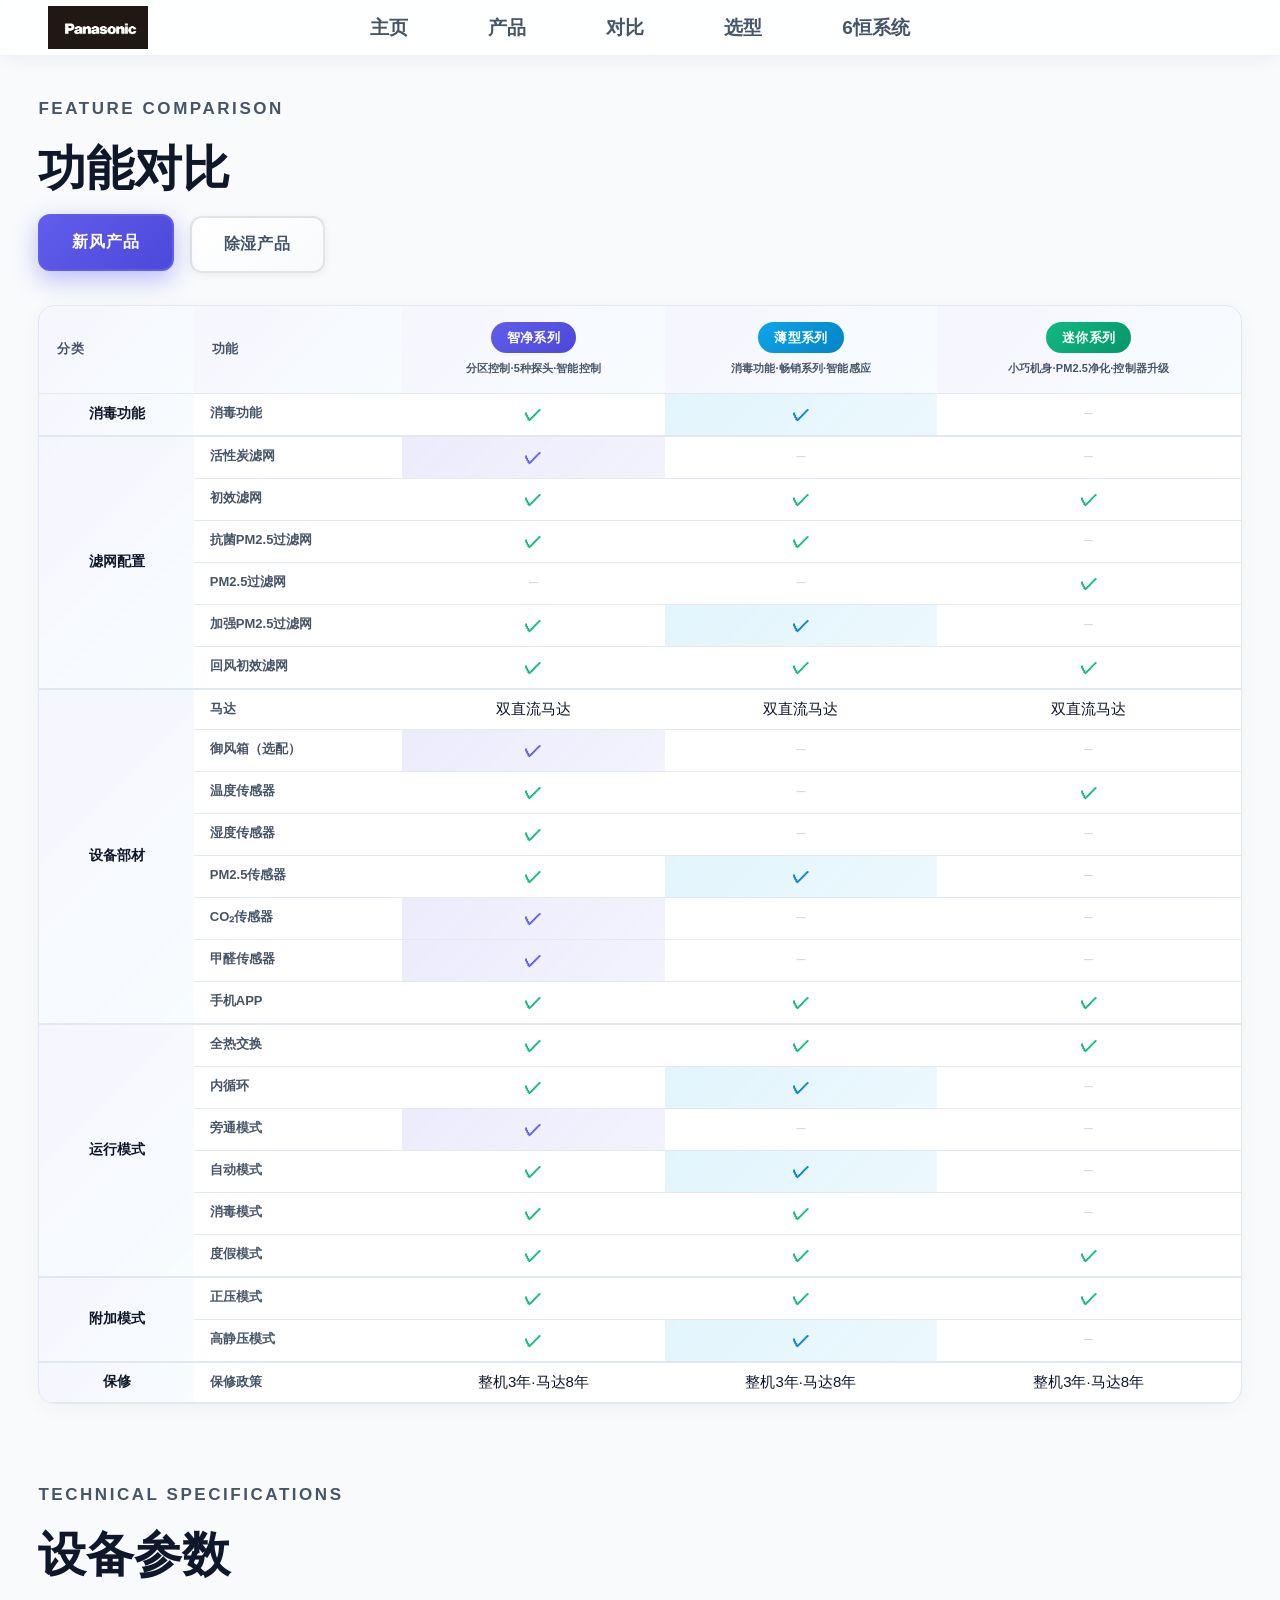
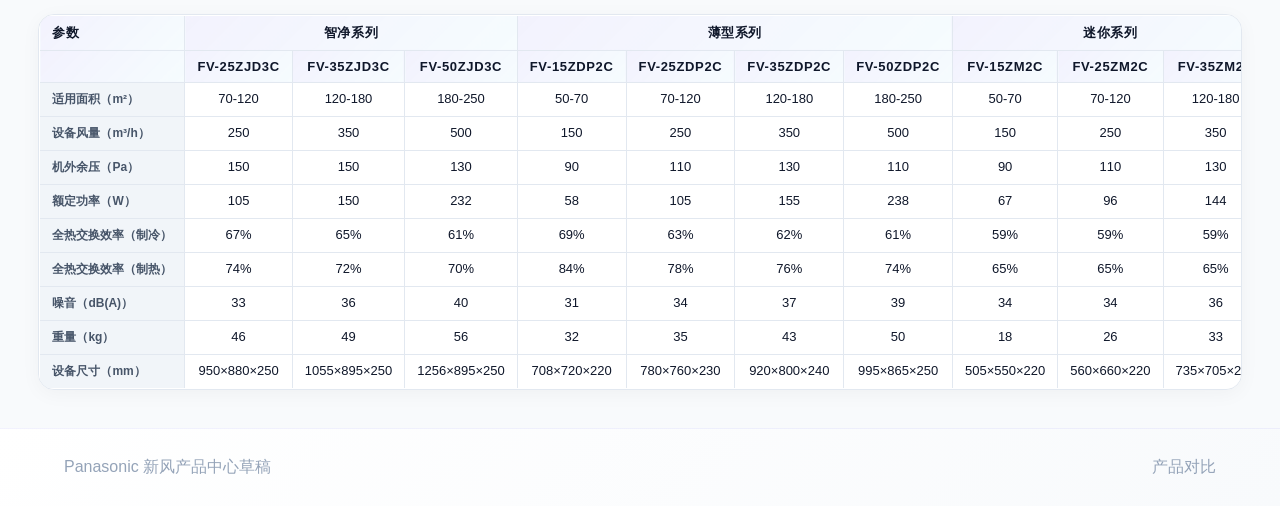
==== commit aa0b7809: "发布初版" ====
--- a/compare.html
+++ b/compare.html
@@ -12,10 +12,11 @@
         <img src="assets/images/Panasonic_logo.jpg" alt="Panasonic" class="brand-logo" />
       </a>
       <nav class="nav" aria-label="主导航">
+        <a href="index.html">主页</a>
         <a href="products.html">产品</a>
         <a href="compare.html">对比</a>
         <a href="selector.html">选型</a>
-        <a href="six.html">六恒系统</a>
+        <a href="six.html">6恒系统</a>
       </nav>
     </header>
 
@@ -24,6 +25,10 @@
         <div class="section-heading">
           <p class="eyebrow">Feature Comparison</p>
           <h2>功能对比</h2>
+          <div class="compare-tabs">
+            <button class="compare-tab active" data-tab="freshAir">新风产品</button>
+            <button class="compare-tab" data-tab="dehumidify">除湿产品</button>
+          </div>
         </div>
         <div class="table-wrap">
           <table class="feature-table" id="compareFeature"></table>
--- a/assets/styles.css
+++ b/assets/styles.css
@@ -231,9 +231,11 @@
   justify-content: center;
   overflow: hidden;
   border-radius: 20px;
-  min-height: 400px;
-  max-height: 85vh;
-  box-shadow: 
+  background:
+    radial-gradient(ellipse at 18% 22%, rgba(96, 93, 236, 0.18) 0%, transparent 55%),
+    radial-gradient(ellipse at 82% 78%, rgba(14, 165, 233, 0.16) 0%, transparent 55%),
+    linear-gradient(135deg, #EEF2FF 0%, #F0F9FF 50%, #F8FAFC 100%);
+  box-shadow:
     0 25px 50px -12px rgba(96, 93, 236, 0.15),
     0 10px 40px rgba(0, 0, 0, 0.1),
     0 0 0 1px rgba(96, 93, 236, 0.08);
@@ -660,6 +662,98 @@
   box-shadow: 0 4px 16px rgba(96, 93, 236, 0.4);
 }
 
+.compare-tabs {
+  display: flex;
+  gap: 16px;
+  margin-top: 20px;
+}
+
+.compare-tab {
+  padding: 16px 32px;
+  color: var(--text-secondary);
+  font-size: 16px;
+  font-weight: 700;
+  background: linear-gradient(135deg, #ffffff 0%, #f8fafc 100%);
+  border: 2px solid rgba(0, 0, 0, 0.1);
+  border-radius: 12px;
+  cursor: pointer;
+  transition: all 0.4s cubic-bezier(0.4, 0, 0.2, 1);
+  box-shadow: 0 2px 8px rgba(0, 0, 0, 0.06);
+  text-transform: uppercase;
+  letter-spacing: 0.05em;
+}
+
+.compare-tab:hover {
+  color: var(--primary);
+  background: linear-gradient(135deg, rgba(96, 93, 236, 0.08) 0%, rgba(96, 93, 236, 0.04) 100%);
+  border-color: rgba(96, 93, 236, 0.3);
+  box-shadow: 0 4px 16px rgba(96, 93, 236, 0.15);
+  transform: translateY(-2px);
+}
+
+.compare-tab.active {
+  color: #fff;
+  background: linear-gradient(135deg, var(--primary) 0%, var(--primary-dark) 100%);
+  border-color: var(--primary);
+  box-shadow: 0 8px 24px rgba(96, 93, 236, 0.4);
+  transform: translateY(-2px);
+}
+
+/* 除湿产品类型装饰背景 */
+.dehumidify-type-bg {
+  display: inline-block;
+  padding: 4px 12px;
+  margin-bottom: 8px;
+  font-size: 12px;
+  font-weight: 600;
+  color: #fff;
+  border-radius: 12px;
+}
+
+.dehumidify-type-bg[data-type="智爽除湿"] {
+  background: linear-gradient(135deg, #8b5cf6 0%, #7c3aed 100%);
+}
+
+.dehumidify-type-bg[data-type="除湿全热"] {
+  background: linear-gradient(135deg, #3b82f6 0%, #2563eb 100%);
+}
+
+.dehumidify-type-bg[data-type="新风除湿"] {
+  background: linear-gradient(135deg, #10b981 0%, #059669 100%);
+}
+
+.dehumidify-type-bg[data-type="白色"] {
+  background: linear-gradient(135deg, #ffffff 0%, #f3f4f6 100%);
+  color: #374151;
+  border: 1px solid #e5e7eb;
+}
+
+/* 除湿对比表格样式优化 */
+.feature-table.dehumidify th .dehumidify-type-bg,
+.params-table.dehumidify th .dehumidify-type-bg {
+  display: block;
+  margin-bottom: 6px;
+}
+
+.feature-table.dehumidify th .series-badge,
+.params-table.dehumidify th .series-badge {
+  display: block;
+  font-size: 15px;
+  font-weight: 600;
+  color: var(--text-primary);
+  margin-bottom: 4px;
+  padding: 0;
+  border-radius: 0;
+}
+
+.feature-table.dehumidify th .series-highlight,
+.params-table.dehumidify th .series-highlight {
+  display: block;
+  font-size: 11px;
+  color: var(--text-secondary);
+  margin-top: 0;
+}
+
 .entry-grid,
 .product-grid {
   display: grid;
@@ -2157,6 +2251,26 @@
   background: rgba(239, 68, 68, 0.1);
 }
 
+/* 调湿模块行：与空调行保持一致的默认样式 */
+.ac-room-table .ac-humid-row td {
+  /* 底色与空调行保持一致 */
+}
+.ac-room-table .ac-humid-floor {
+  font-size: 13px;
+  color: var(--text-primary);
+}
+.ac-room-table .ac-humid-name {
+  color: var(--text-primary);
+  font-size: 13px;
+}
+.ac-room-table .ac-humid-capacity {
+  font-weight: 400;
+  color: var(--text-primary);
+}
+.ac-room-table tr.ac-system-total {
+  border-top: 2px solid var(--primary);
+}
+
 .fresh-room-table {
   width: 100%;
   border-collapse: collapse;
@@ -2903,3 +3017,186 @@
   color: var(--text-muted);
   font-size: 14px;
 }
+
+/* 6恒产品图片展示 */
+.six-product-content {
+  margin-top: 24px;
+  padding: 24px;
+  background: var(--surface);
+  border-radius: 16px;
+  border: 1px solid var(--border);
+}
+
+.six-product-content h3 {
+  color: var(--text-primary);
+  font-size: 24px;
+  margin-bottom: 12px;
+}
+
+.six-product-content p {
+  color: var(--text-secondary);
+  font-size: 16px;
+  line-height: 1.7;
+  margin-bottom: 12px;
+}
+
+.six-product-content ul {
+  margin: 16px 0;
+  padding-left: 24px;
+}
+
+.six-product-content li {
+  color: var(--text-secondary);
+  font-size: 16px;
+  line-height: 1.8;
+  margin-bottom: 8px;
+}
+
+.six-images {
+  display: grid;
+  grid-template-columns: repeat(auto-fit, minmax(200px, 1fr));
+  gap: 16px;
+  margin-top: 20px;
+}
+
+.six-images img {
+  width: 100%;
+  height: auto;
+  object-fit: cover;
+  border-radius: 12px;
+  box-shadow: 0 4px 12px rgba(0, 0, 0, 0.08);
+  transition: all 0.3s ease;
+}
+
+.six-images img:hover {
+  transform: translateY(-4px);
+  box-shadow: 0 8px 20px rgba(0, 0, 0, 0.12);
+}
+
+/* Banner carousel (homepage hero) */
+.banner-carousel {
+  position: relative;
+  width: 100%;
+  height: auto;
+  overflow: hidden;
+  border-radius: 20px;
+}
+
+.banner-track {
+  position: relative;
+  width: 100%;
+  height: auto;
+}
+
+.banner-slide {
+  position: relative;
+  width: 100%;
+  height: auto;
+  object-fit: contain;
+  object-position: center;
+  opacity: 0;
+  visibility: hidden;
+  filter: saturate(1.06) contrast(1.02);
+  transition:
+    opacity 0.8s ease,
+    visibility 0.8s ease,
+    filter 0.6s ease;
+  z-index: 0;
+  display: none;
+}
+
+.banner-slide.active {
+  opacity: 1;
+  visibility: visible;
+  z-index: 1;
+  filter: saturate(1.1) contrast(1.04);
+  display: block;
+}
+
+/* 暗角 + 顶部高光叠加层 */
+.banner-carousel::after {
+  content: '';
+  position: absolute;
+  inset: 0;
+  background:
+    radial-gradient(ellipse at center, transparent 55%, rgba(15, 23, 42, 0.22) 100%),
+    linear-gradient(180deg, rgba(255, 255, 255, 0.08) 0%, transparent 30%, transparent 70%, rgba(15, 23, 42, 0.18) 100%);
+  z-index: 2;
+  pointer-events: none;
+}
+
+.banner-arrow {
+  position: absolute;
+  top: 50%;
+  transform: translateY(-50%);
+  width: 42px;
+  height: 42px;
+  border: 1px solid rgba(255, 255, 255, 0.25);
+  border-radius: 50%;
+  background: rgba(15, 23, 42, 0.35);
+  color: #fff;
+  font-size: 18px;
+  line-height: 1;
+  cursor: pointer;
+  z-index: 3;
+  display: flex;
+  align-items: center;
+  justify-content: center;
+  backdrop-filter: blur(6px);
+  -webkit-backdrop-filter: blur(6px);
+  opacity: 0;
+  visibility: hidden;
+  transition:
+    opacity 0.25s ease,
+    visibility 0.25s ease,
+    background 0.2s ease,
+    transform 0.2s ease,
+    border-color 0.2s ease;
+}
+
+.banner-carousel:hover .banner-arrow,
+.banner-carousel:focus-within .banner-arrow {
+  opacity: 1;
+  visibility: visible;
+}
+
+.banner-arrow:hover {
+  background: rgba(96, 93, 236, 0.55);
+  border-color: rgba(255, 255, 255, 0.5);
+  transform: translateY(-50%) scale(1.06);
+}
+
+.banner-prev { left: 14px; }
+.banner-next { right: 14px; }
+
+.banner-dots {
+  position: absolute;
+  bottom: 16px;
+  left: 50%;
+  transform: translateX(-50%);
+  display: flex;
+  gap: 8px;
+  padding: 6px 12px;
+  border-radius: 999px;
+  background: rgba(15, 23, 42, 0.25);
+  backdrop-filter: blur(6px);
+  -webkit-backdrop-filter: blur(6px);
+  z-index: 3;
+}
+
+.banner-dot {
+  width: 8px;
+  height: 8px;
+  border-radius: 50%;
+  background: rgba(255, 255, 255, 0.55);
+  cursor: pointer;
+  transition: background 0.25s ease, transform 0.25s ease, width 0.25s ease;
+}
+
+.banner-dot:hover { background: rgba(255, 255, 255, 0.85); }
+
+.banner-dot.active {
+  background: #fff;
+  width: 22px;
+  border-radius: 4px;
+}
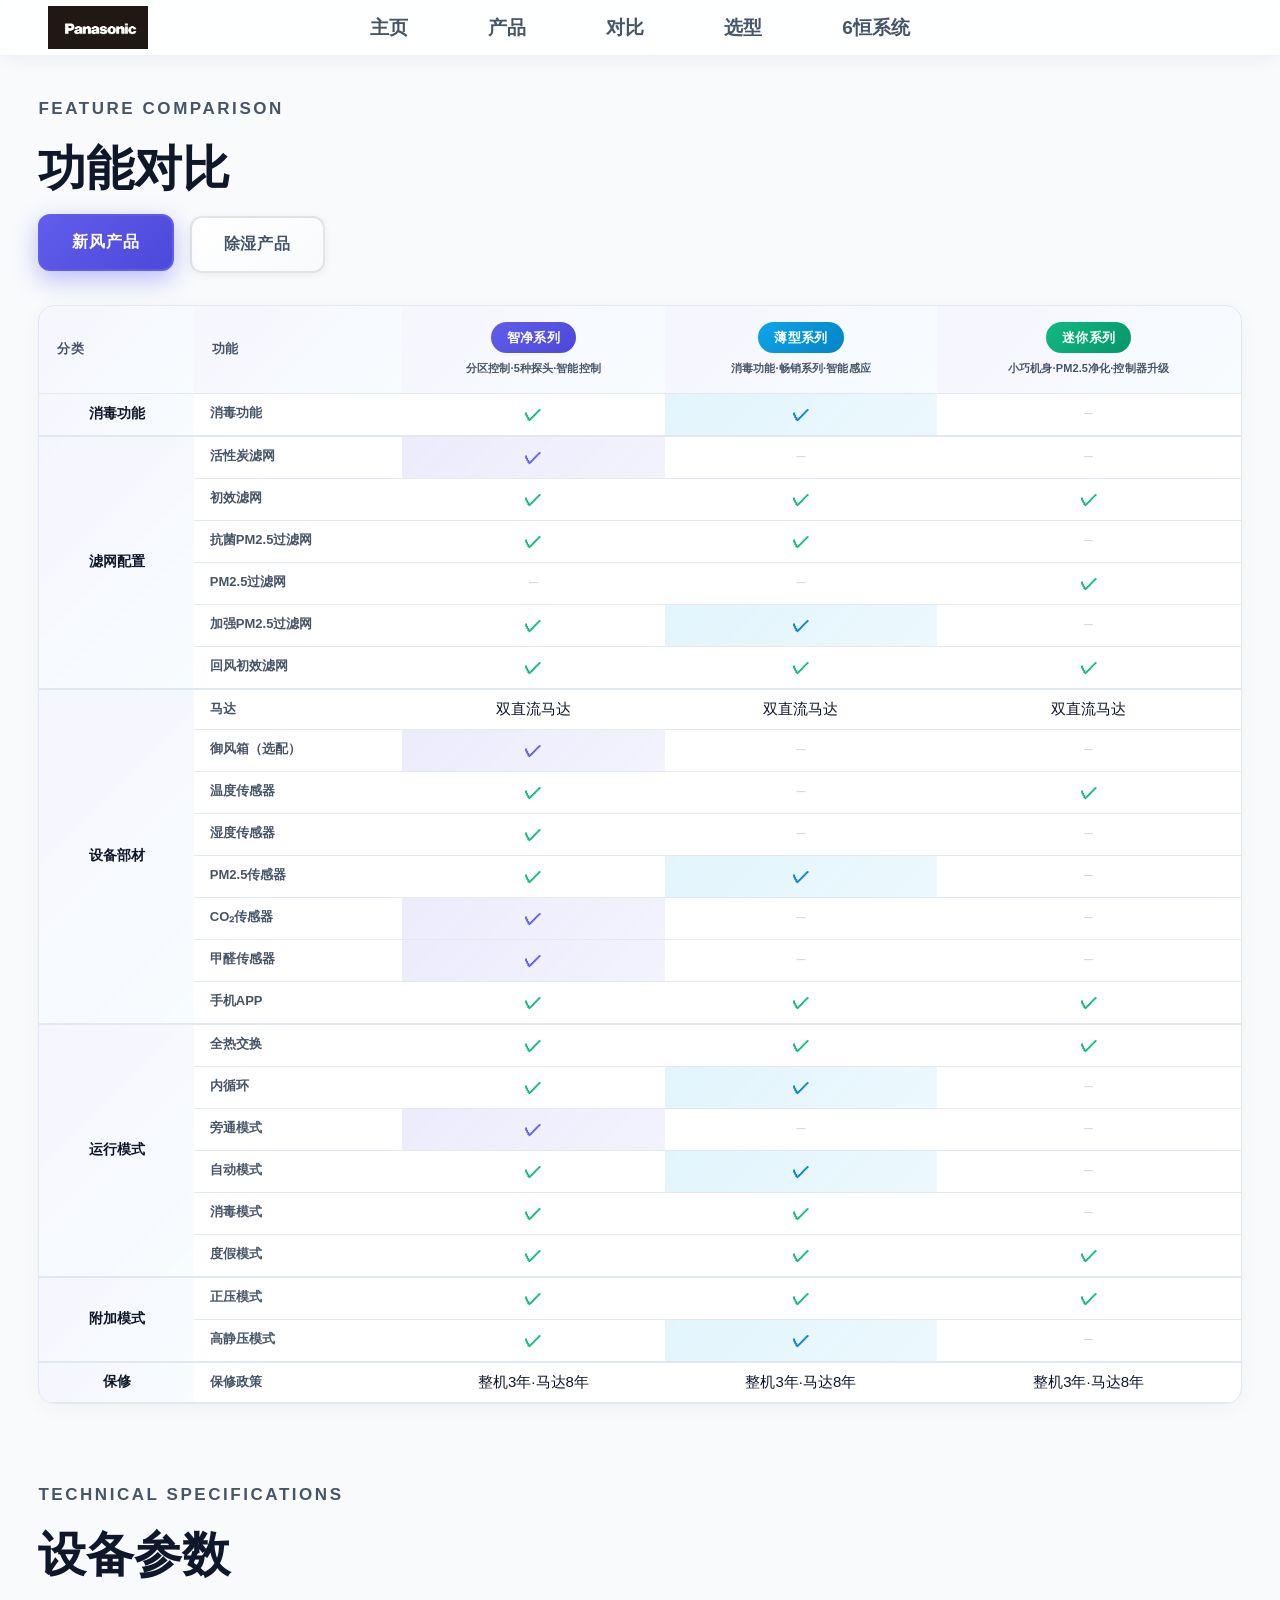
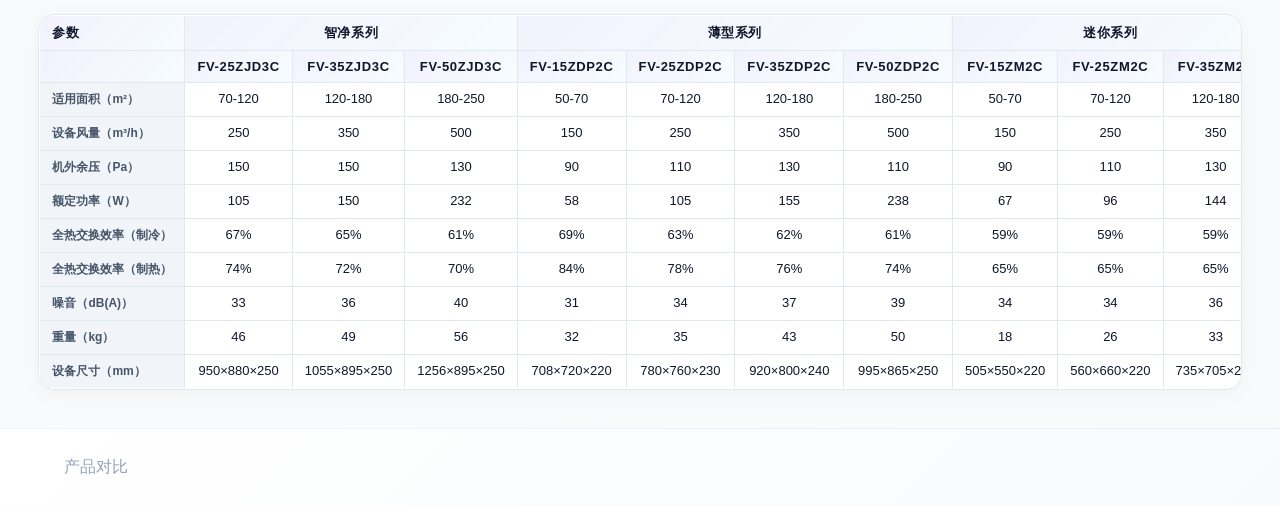
==== commit 26cf0606: "6恒选型bug修复" ====
--- a/compare.html
+++ b/compare.html
@@ -47,7 +47,9 @@
 
       </main>
 
-    <footer class="footer"><span>Panasonic 新风产品中心草稿</span><span>产品对比</span></footer>
-    <script src="assets/app.js"></script>
+    <footer class="footer"><span>产品对比</span></footer>
+    <script src="assets/js/data.js"></script>
+    <script src="assets/js/common.js"></script>
+    <script src="assets/js/compare.js"></script>
   </body>
 </html>
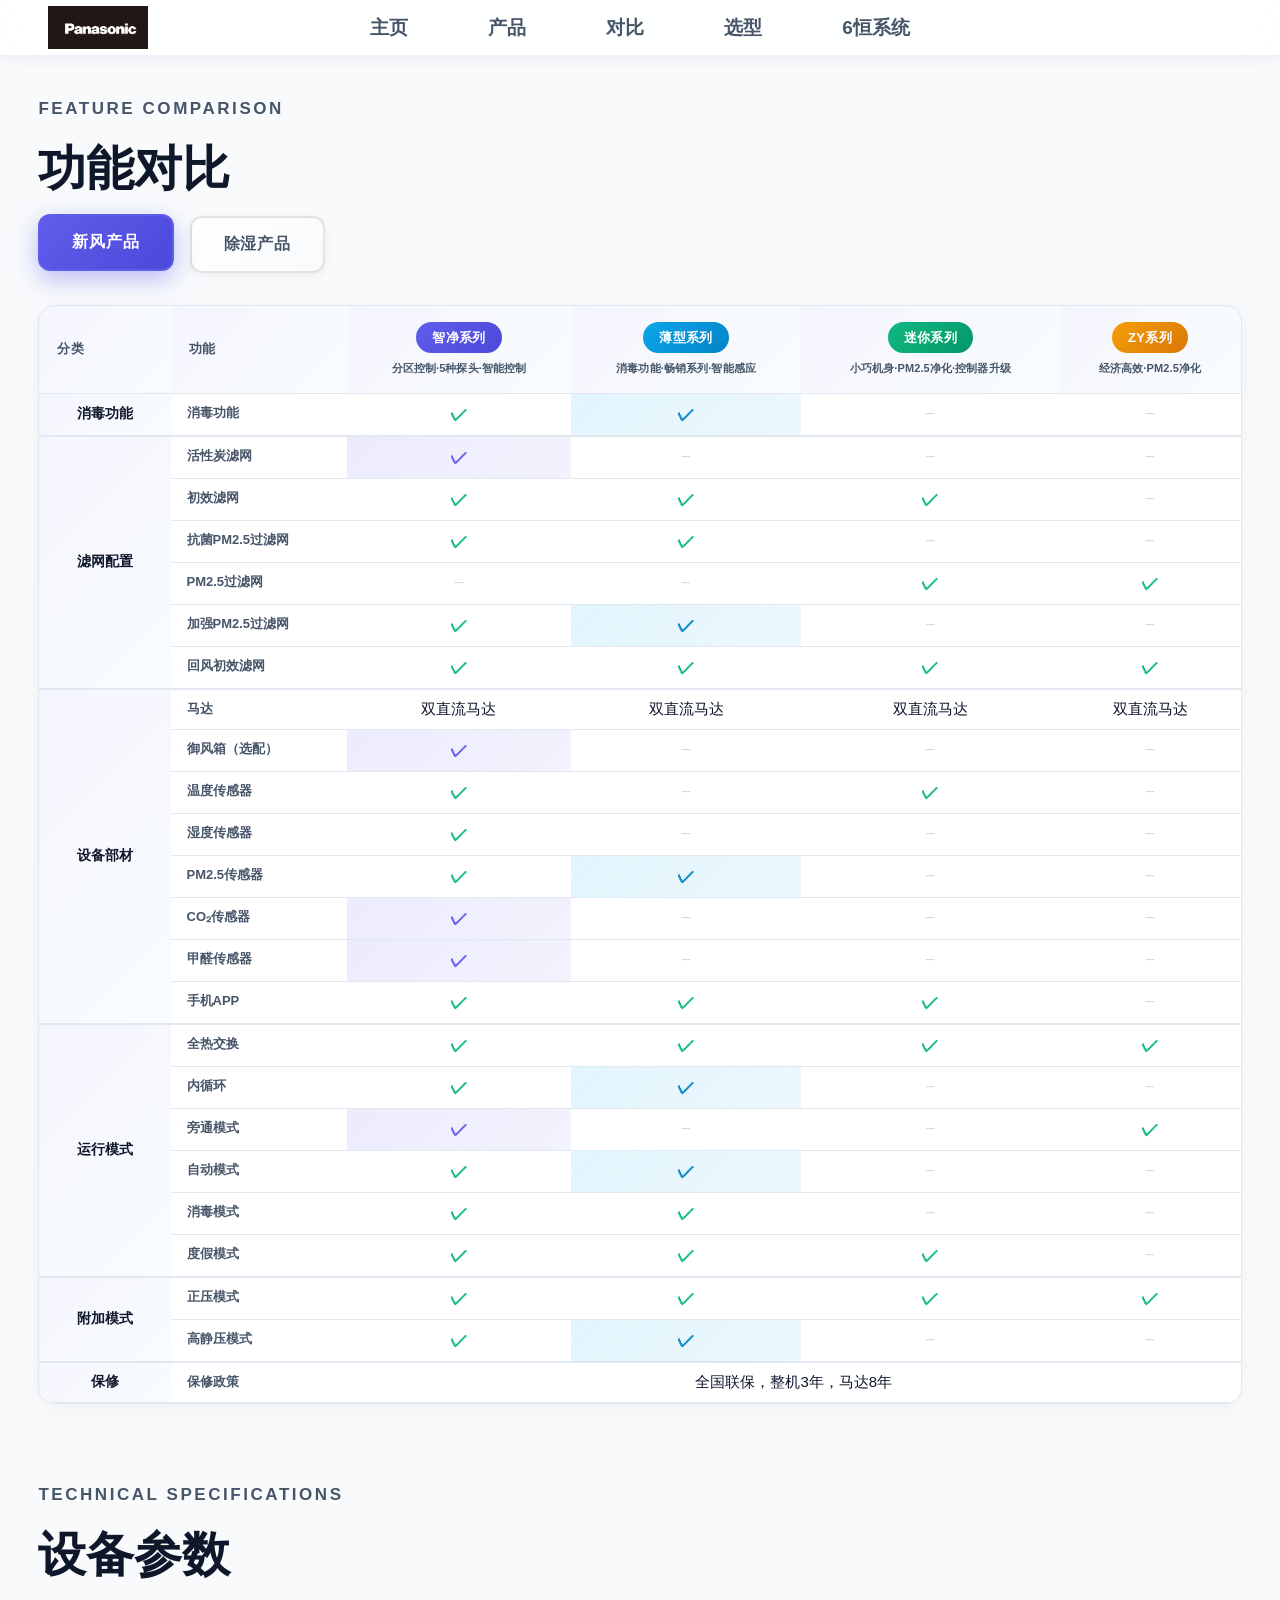
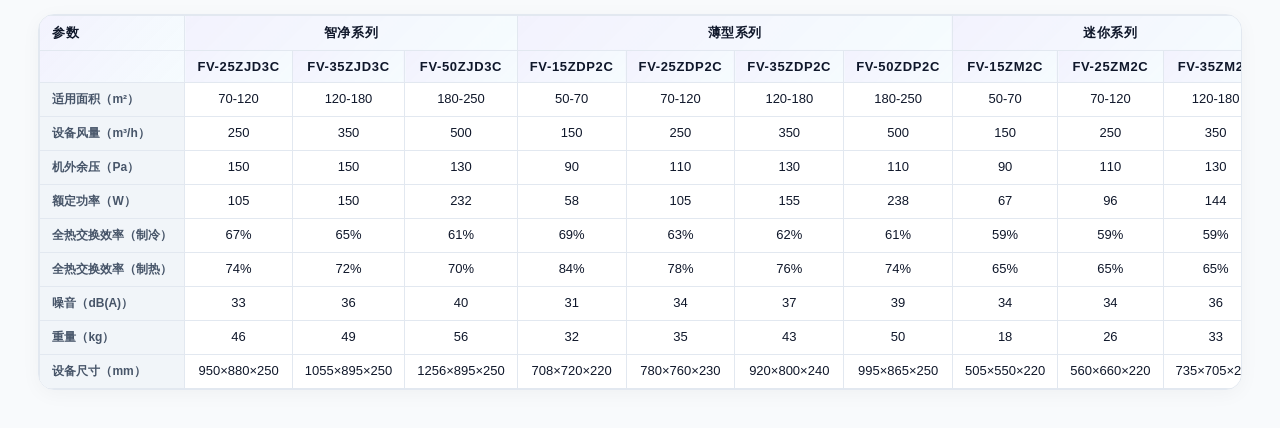
==== commit 79b52444: "调整表格显示效果，增加导入原方案功能" ====
--- a/compare.html
+++ b/compare.html
@@ -47,8 +47,7 @@
 
       </main>
 
-    <footer class="footer"><span>产品对比</span></footer>
-    <script src="assets/js/data.js"></script>
+        <script src="assets/js/data.js"></script>
     <script src="assets/js/common.js"></script>
     <script src="assets/js/compare.js"></script>
   </body>
--- a/assets/styles.css
+++ b/assets/styles.css
@@ -757,7 +757,7 @@
 .entry-grid,
 .product-grid {
   display: grid;
-  grid-template-columns: repeat(3, minmax(0, 1fr));
+  grid-template-columns: repeat(4, minmax(0, 1fr));
   gap: 20px;
 }
 
@@ -1235,13 +1235,51 @@
   -webkit-overflow-scrolling: touch;
 }
 
+/* 参数表首列固定（对比页下方表格） */
+.params-table th:first-child,
+.params-table td:first-child {
+  position: sticky;
+  left: 0;
+  z-index: 2;
+  background-clip: padding-box;
+}
+
+.params-table th:first-child {
+  z-index: 3;
+}
+
+.params-table tbody tr:hover td:first-child {
+  background: var(--surface-light);
+}
+
+/* 除参数表外，对比页功能表也追加首列固定 */
+.feature-table th:first-child,
+.feature-table td:first-child {
+  position: sticky;
+  left: 0;
+  z-index: 2;
+  background-clip: padding-box;
+}
+
+.feature-table th:first-child {
+  z-index: 3;
+}
+
+.feature-table tbody.feature-group tr:hover td:first-child {
+  background: linear-gradient(135deg, rgba(96, 93, 236, 0.06) 0%, rgba(14, 165, 233, 0.03) 100%);
+}
+
+/* 功能表的分类列在 sticky 时确保背景填充 */
+.feature-table .feature-category {
+  background: linear-gradient(135deg, rgba(96, 93, 236, 0.06) 0%, rgba(14, 165, 233, 0.03) 100%);
+}
+
 .params-table {
   width: 100%;
   min-width: auto;
   border-collapse: collapse;
   font-size: 13px;
   border-radius: 10px;
-  overflow: hidden;
   border: 1px solid var(--border);
 }
 
@@ -1338,6 +1376,11 @@
 .series-badge[data-series="zm2c"] {
   color: #fff;
   background: linear-gradient(135deg, #10B981 0%, #059669 100%);
+}
+
+.series-badge[data-series="zy1c"] {
+  color: #fff;
+  background: linear-gradient(135deg, #F59E0B 0%, #D97706 100%);
 }
 
 .feature-table .feature-category {
@@ -1475,6 +1518,71 @@
   color: var(--text-secondary);
 }
 
+.selx-heading {
+  display: flex;
+  flex-wrap: wrap;
+  align-items: center;
+  gap: 12px;
+}
+
+.selx-heading h2 {
+  flex: 1 1 auto;
+}
+
+.selx-heading p {
+  flex: 1 1 100%;
+}
+
+.selx-export-btns {
+  display: flex;
+  gap: 8px;
+  margin-left: auto;
+  flex-shrink: 0;
+}
+
+.selx-export-btn {
+  display: inline-flex;
+  align-items: center;
+  gap: 6px;
+  padding: 8px 16px;
+  border: none;
+  border-radius: 6px;
+  font-size: 13px;
+  font-weight: 600;
+  cursor: pointer;
+  transition: all 0.2s ease;
+  white-space: nowrap;
+}
+
+.selx-export-btn svg {
+  flex-shrink: 0;
+}
+
+.selx-export-xlsx {
+  background: #16a34a;
+  color: #fff;
+}
+
+.selx-export-xlsx:hover {
+  background: #15803d;
+  box-shadow: 0 2px 8px rgba(22, 163, 74, 0.3);
+}
+
+@media (max-width: 768px) {
+  .selx-heading {
+    flex-direction: column;
+    align-items: flex-start;
+  }
+  .selx-export-btns {
+    margin-left: 0;
+    width: 100%;
+  }
+  .selx-export-btn {
+    flex: 1;
+    justify-content: center;
+  }
+}
+
 .selx-layout {
   display: grid;
   grid-template-columns: 1fr minmax(300px, 400px);
@@ -2122,7 +2230,7 @@
 
 @media (max-width: 1200px) {
   .product-grid {
-    grid-template-columns: repeat(2, minmax(0, 1fr));
+    grid-template-columns: repeat(3, minmax(0, 1fr));
   }
   
   .product-category {
@@ -2206,22 +2314,55 @@
   background: rgba(96, 93, 236, 0.04);
 }
 
+.ac-room-table tr:hover input,
+.ac-room-table tr:hover select {
+  box-shadow: inset 0 -1px 0 rgba(96, 93, 236, 0.25);
+}
+
 .ac-room-table input {
-  width: 100%;
-  min-height: 32px;
-  padding: 0 8px;
+  width: calc(100% + 24px) !important;
+  height: calc(100% + 16px);
+  margin: -8px -12px;
+  padding: 0 6px;
+  font: inherit;
   font-size: 12px;
   text-align: center;
-  border: 1px solid var(--border);
-  border-radius: 6px;
-  background: var(--surface-light);
+  color: var(--text-primary);
+  border: none;
+  border-radius: 0;
+  background: transparent;
+  box-sizing: border-box;
+  line-height: inherit;
+  cursor: text;
 }
 
 .ac-room-table input:focus {
-  border-color: var(--primary);
   background: var(--surface);
   outline: none;
-  box-shadow: 0 0 0 2px rgba(96, 93, 236, 0.15);
+  box-shadow: inset 0 -2px 0 var(--primary) !important;
+}
+
+.ac-room-table select {
+  width: calc(100% + 24px) !important;
+  height: calc(100% + 16px);
+  margin: -8px -12px;
+  padding: 0 4px;
+  font: inherit;
+  font-size: 12px;
+  text-align: center;
+  color: var(--text-primary);
+  border: none;
+  border-radius: 0;
+  background: transparent;
+  cursor: pointer;
+  box-sizing: border-box;
+  line-height: inherit;
+}
+
+.ac-room-table select:focus {
+  background: var(--surface);
+  outline: none;
+  box-shadow: inset 0 -2px 0 var(--primary) !important;
 }
 
 .ac-room-table .ac-del-btn {
@@ -2303,41 +2444,55 @@
   background: rgba(96, 93, 236, 0.04);
 }
 
+.fresh-room-table tr:hover input,
+.fresh-room-table tr:hover select {
+  box-shadow: inset 0 -1px 0 rgba(96, 93, 236, 0.25);
+}
+
 .fresh-room-table input {
-  width: 100%;
-  min-height: 32px;
-  padding: 0 8px;
+  width: calc(100% + 20px) !important;
+  height: calc(100% + 16px);
+  margin: -8px -10px;
+  padding: 0 6px;
+  font: inherit;
   font-size: 12px;
   text-align: center;
-  border: 1px solid var(--border);
-  border-radius: 6px;
-  background: var(--surface-light);
+  color: var(--text-primary);
+  border: none;
+  border-radius: 0;
+  background: transparent;
+  box-sizing: border-box;
+  line-height: inherit;
+  cursor: text;
 }
 
 .fresh-room-table input:focus {
-  border-color: var(--primary);
   background: var(--surface);
   outline: none;
-  box-shadow: 0 0 0 2px rgba(96, 93, 236, 0.15);
+  box-shadow: inset 0 -2px 0 var(--primary) !important;
 }
 
 .fresh-room-table select {
-  width: 100%;
-  min-height: 32px;
-  padding: 0 8px;
+  width: calc(100% + 20px) !important;
+  height: calc(100% + 16px);
+  margin: -8px -10px;
+  padding: 0 4px;
+  font: inherit;
   font-size: 12px;
   text-align: center;
-  border: 1px solid var(--border);
-  border-radius: 6px;
-  background: var(--surface-light);
+  color: var(--text-primary);
+  border: none;
+  border-radius: 0;
+  background: transparent;
   cursor: pointer;
+  box-sizing: border-box;
+  line-height: inherit;
 }
 
 .fresh-room-table select:focus {
-  border-color: var(--primary);
   background: var(--surface);
   outline: none;
-  box-shadow: 0 0 0 2px rgba(96, 93, 236, 0.15);
+  box-shadow: inset 0 -2px 0 var(--primary) !important;
 }
 
 .fresh-room-table .calc-cell {
@@ -3077,7 +3232,7 @@
 .banner-carousel {
   position: relative;
   width: 100%;
-  height: auto;
+  aspect-ratio: 2 / 1;
   overflow: hidden;
   border-radius: 20px;
 }
@@ -3085,14 +3240,15 @@
 .banner-track {
   position: relative;
   width: 100%;
-  height: auto;
+  height: 100%;
 }
 
 .banner-slide {
-  position: relative;
+  position: absolute;
+  inset: 0;
   width: 100%;
-  height: auto;
-  object-fit: contain;
+  height: 100%;
+  object-fit: cover;
   object-position: center;
   opacity: 0;
   visibility: hidden;
@@ -3102,7 +3258,6 @@
     visibility 0.8s ease,
     filter 0.6s ease;
   z-index: 0;
-  display: none;
 }
 
 .banner-slide.active {
@@ -3110,7 +3265,6 @@
   visibility: visible;
   z-index: 1;
   filter: saturate(1.1) contrast(1.04);
-  display: block;
 }
 
 /* 暗角 + 顶部高光叠加层 */
@@ -3200,3 +3354,189 @@
   width: 22px;
   border-radius: 4px;
 }
+
+/* ── Export Dialog ── */
+.export-dialog-overlay {
+  position: fixed;
+  inset: 0;
+  background: rgba(15, 23, 42, 0.45);
+  backdrop-filter: blur(6px);
+  display: flex;
+  align-items: center;
+  justify-content: center;
+  z-index: 9999;
+  animation: fadeIn 0.2s ease;
+}
+@keyframes fadeIn {
+  from { opacity: 0; }
+  to { opacity: 1; }
+}
+.export-dialog {
+  background: #fff;
+  border-radius: 16px;
+  width: 90%;
+  max-width: 460px;
+  box-shadow: 0 20px 60px rgba(0, 0, 0, 0.18);
+  overflow: hidden;
+  animation: slideUp 0.25s ease;
+}
+@keyframes slideUp {
+  from { opacity: 0; transform: translateY(24px); }
+  to { opacity: 1; transform: translateY(0); }
+}
+.export-dialog-header {
+  display: flex;
+  align-items: center;
+  justify-content: space-between;
+  padding: 20px 24px 12px;
+  border-bottom: 1px solid var(--border);
+}
+.export-dialog-header h3 {
+  margin: 0;
+  font-size: 18px;
+  color: var(--text-primary);
+}
+.export-dialog-close {
+  background: none;
+  border: none;
+  font-size: 24px;
+  color: var(--text-muted);
+  cursor: pointer;
+  padding: 0 4px;
+  line-height: 1;
+}
+.export-dialog-close:hover { color: var(--text-primary); }
+.export-dialog-body {
+  padding: 20px 24px;
+}
+.export-dialog-desc {
+  margin: 0 0 16px;
+  font-size: 13px;
+  color: var(--text-secondary);
+}
+.export-form-row {
+  margin-bottom: 14px;
+}
+.export-form-row label {
+  display: block;
+  font-size: 13px;
+  font-weight: 600;
+  color: var(--text-primary);
+  margin-bottom: 4px;
+}
+.export-form-row input,
+.export-form-row textarea {
+  width: 100%;
+  padding: 8px 12px;
+  border: 1px solid var(--border);
+  border-radius: 8px;
+  font-size: 14px;
+  color: var(--text-primary);
+  background: var(--surface-light);
+  transition: border-color 0.2s ease;
+  font-family: inherit;
+}
+.export-form-row input:focus,
+.export-form-row textarea:focus {
+  outline: none;
+  border-color: var(--primary);
+  box-shadow: 0 0 0 3px rgba(96, 93, 236, 0.12);
+}
+.export-form-row textarea {
+  resize: vertical;
+  min-height: 56px;
+}
+.export-dialog-footer {
+  display: flex;
+  justify-content: flex-end;
+  gap: 10px;
+  padding: 16px 24px 20px;
+  border-top: 1px solid var(--border);
+}
+.export-cancel-btn {
+  padding: 9px 20px;
+  border: 1px solid var(--border);
+  border-radius: 8px;
+  background: #fff;
+  color: var(--text-secondary);
+  font-size: 14px;
+  cursor: pointer;
+  transition: background 0.15s ease;
+}
+.export-cancel-btn:hover {
+  background: var(--surface-light);
+}
+.export-confirm-btn {
+  padding: 9px 24px;
+  border: none;
+  border-radius: 8px;
+  background: linear-gradient(135deg, var(--primary), var(--accent));
+  color: #fff;
+  font-size: 14px;
+  font-weight: 600;
+  cursor: pointer;
+  transition: transform 0.15s ease, box-shadow 0.2s ease;
+}
+.export-confirm-btn:hover {
+  transform: translateY(-1px);
+  box-shadow: 0 4px 14px rgba(96, 93, 236, 0.35);
+}
+
+/* ── Export Format Grid ── */
+.export-format-grid {
+  display: grid;
+  grid-template-columns: 1fr 1fr;
+  gap: 12px;
+  margin-top: 16px;
+}
+.export-format-card {
+  display: flex;
+  flex-direction: column;
+  align-items: center;
+  gap: 10px;
+  padding: 20px 12px;
+  border: 2px solid var(--border);
+  border-radius: 12px;
+  background: #fff;
+  cursor: pointer;
+  transition: border-color 0.2s ease, box-shadow 0.2s ease, transform 0.15s ease;
+}
+.export-format-card:hover {
+  border-color: var(--primary);
+  box-shadow: 0 4px 16px rgba(96, 93, 236, 0.15);
+  transform: translateY(-2px);
+}
+.export-format-card:active {
+  transform: translateY(0);
+}
+.export-format-icon {
+  width: 48px;
+  height: 48px;
+  border-radius: 12px;
+  background: linear-gradient(135deg, #dbeafe, #ede9fe);
+  display: flex;
+  align-items: center;
+  justify-content: center;
+  color: var(--primary);
+}
+.export-format-icon svg {
+  width: 26px;
+  height: 26px;
+}
+.export-format-icon.pdf-icon {
+  background: linear-gradient(135deg, #fce7f3, #ede9fe);
+  color: #db2777;
+}
+.export-format-info {
+  text-align: center;
+}
+.export-format-info strong {
+  display: block;
+  font-size: 14px;
+  color: var(--text-primary);
+  margin-bottom: 2px;
+}
+.export-format-info span {
+  font-size: 11px;
+  color: var(--text-muted);
+}
